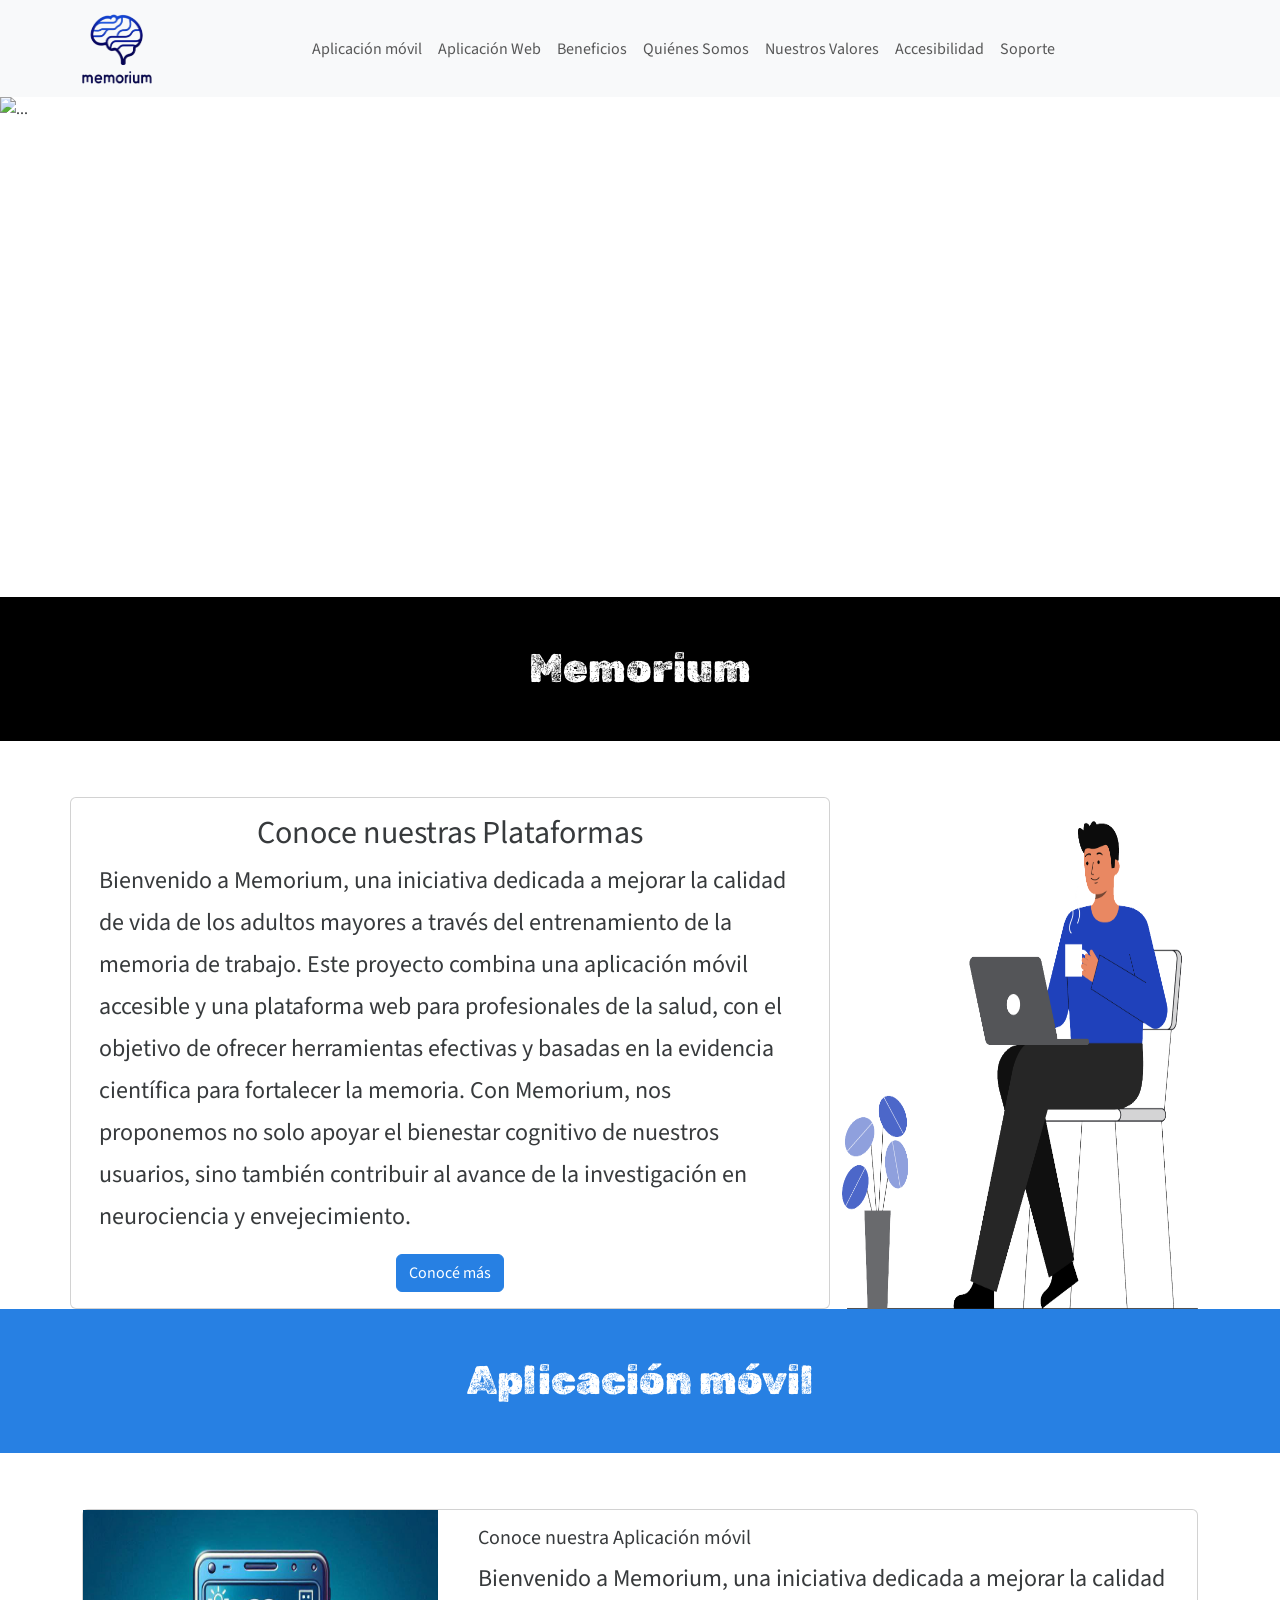
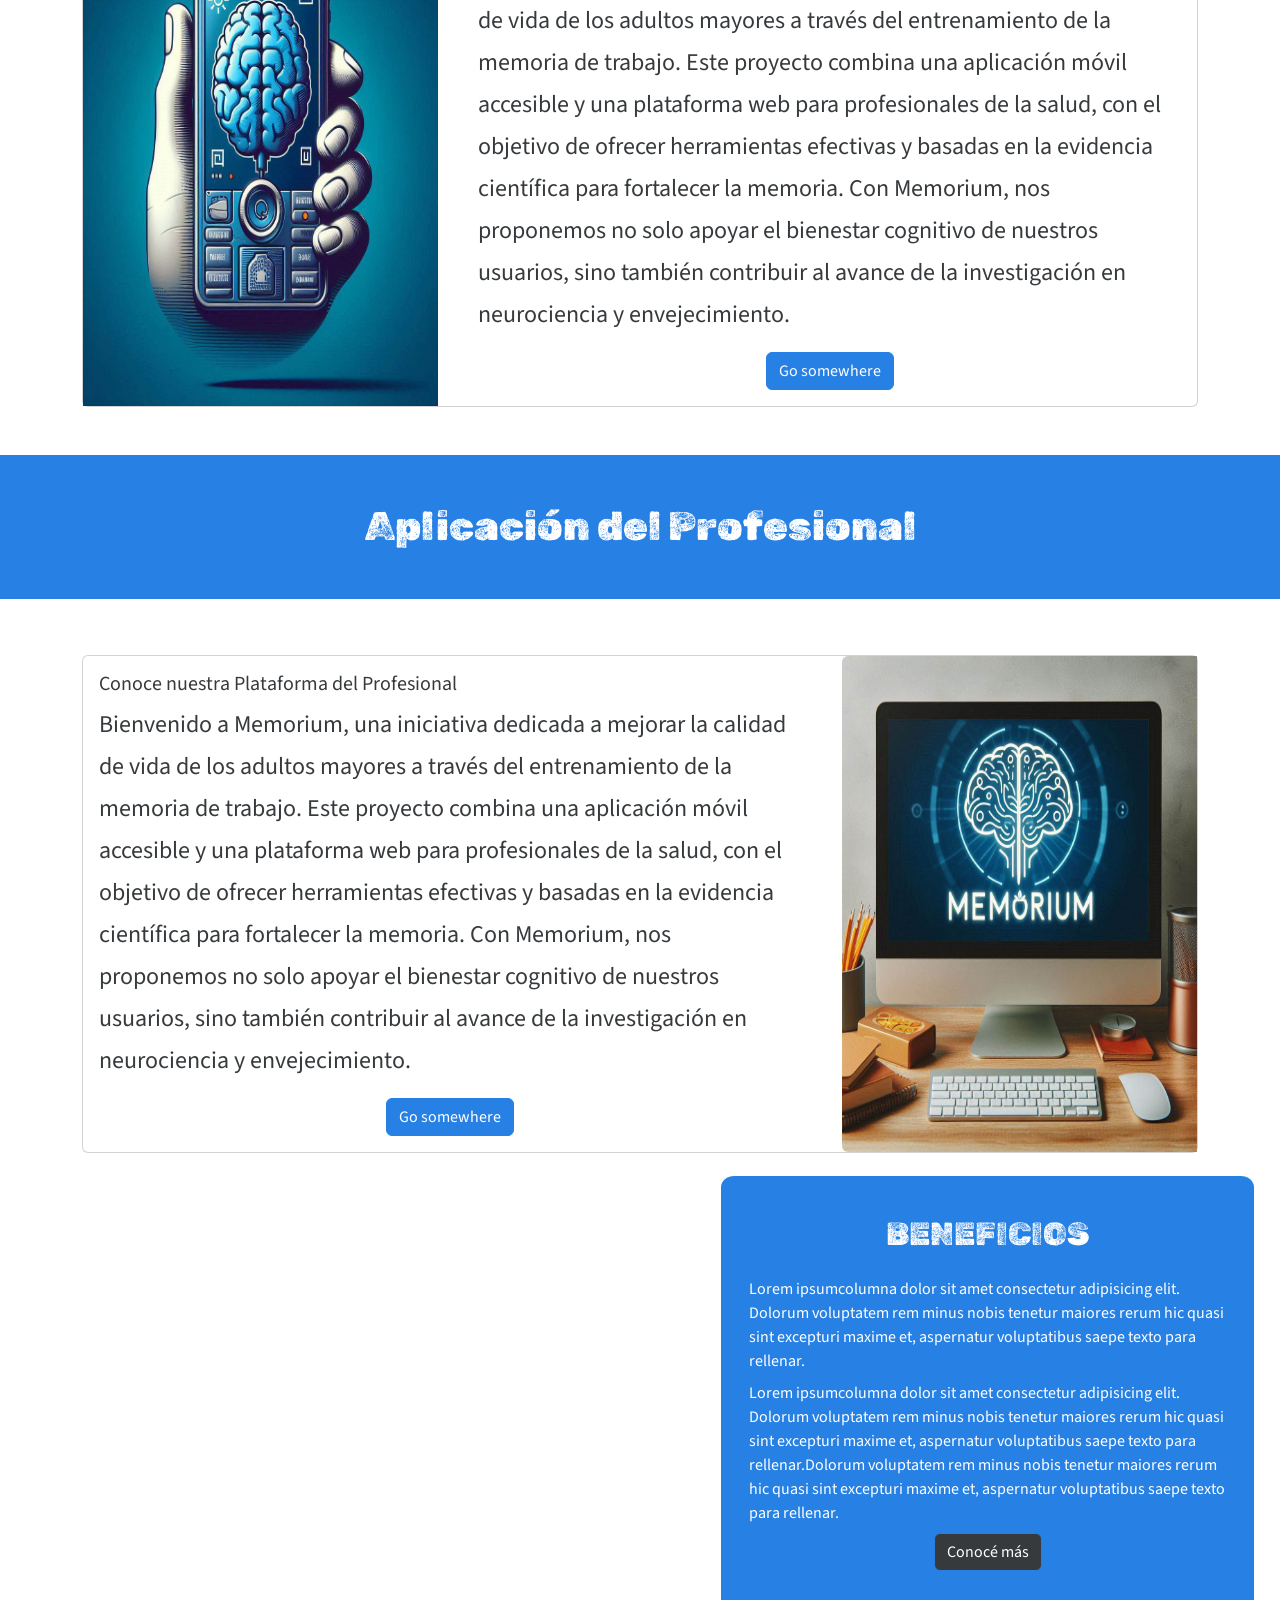
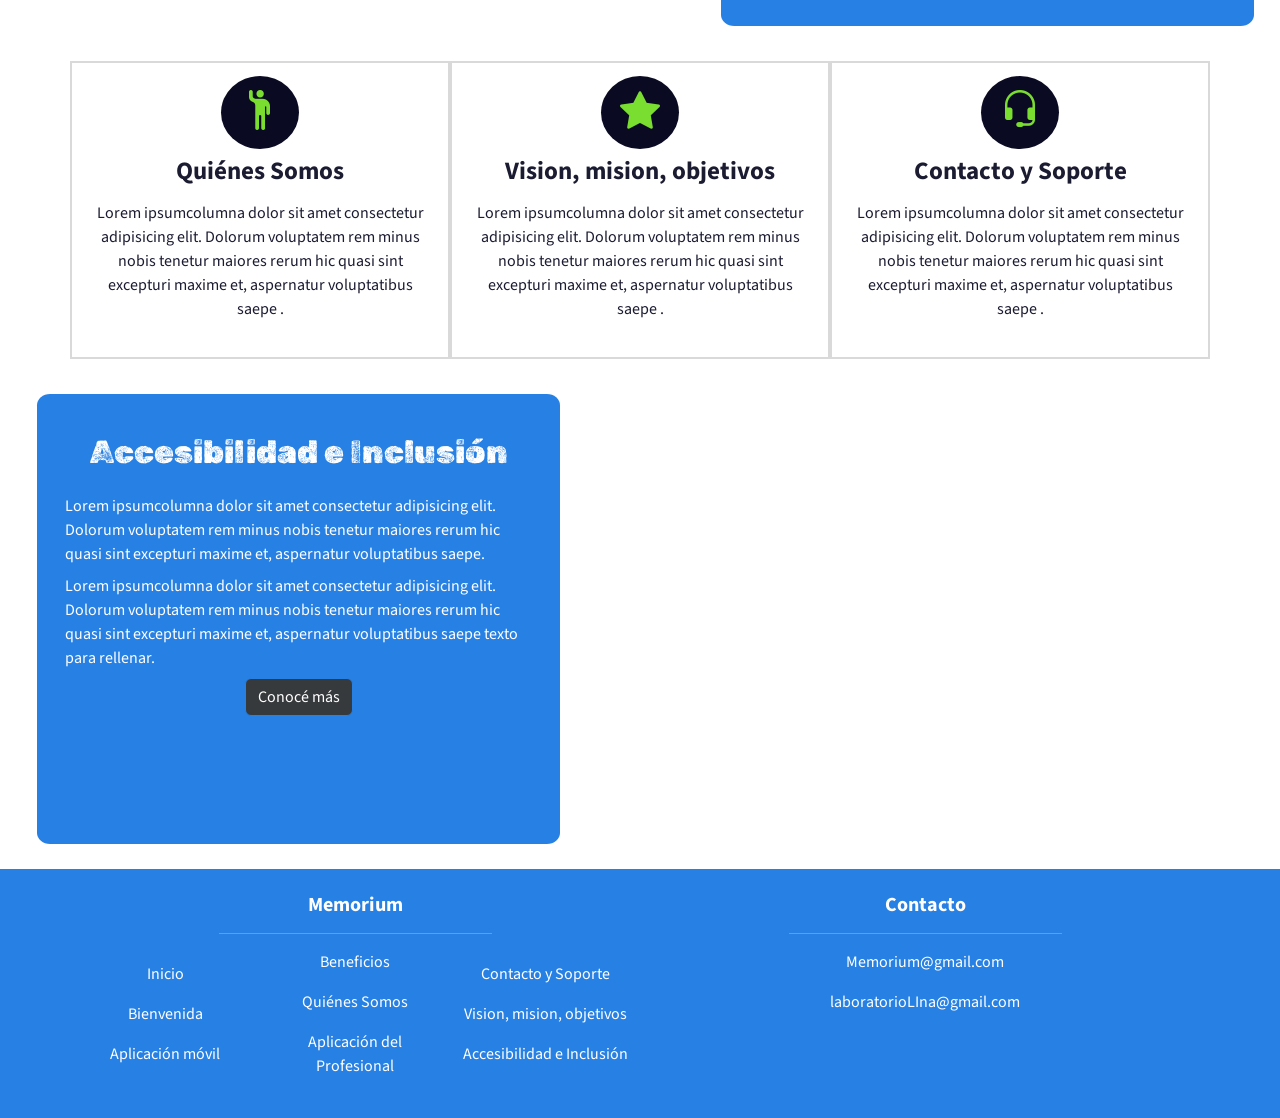
==== Home/index.html @ c0abdfcc "Home:Cambios de estilos" ====
<!DOCTYPE html>
<html lang="es">

<head>
    <!-- Metadatos -->
    <!-- Codificacion de los caracteres (permite mostrar acentos y caracteres) -->
    <meta charset="utf-8">
    <meta name="description" content="Pagina web informativa de Memorium">

    <!-- Permite ajustar la ventana del navegador a dispotivos de distintos tamaños -->
    <meta name="viewport" content="width=device-width, initial-scale=1">

    <!-- Titulo -->
    <title>Memorium</title>

    <!-- Favicon -->
    <link rel="icon" href="./images/Iconos/logo_memorium_text.png" type="image/x-icon">

    <!-- Bootstrap | Icons -->
    <link href="https://cdn.jsdelivr.net/npm/bootstrap@5.3.0/dist/css/bootstrap.min.css" rel="stylesheet">
    <link rel="stylesheet" href="https://cdn.jsdelivr.net/npm/bootstrap-icons@1.11.3/font/bootstrap-icons.min.css">

    <!-- CSS -->
    <link href="styles.css" rel="stylesheet">
    <link href="Global.css" rel="stylesheet">
    <link href="./Css/bootstrap.min.css" rel="stylesheet">

    <!-- Google Fonts -->
    <link rel="preconnect" href="https://fonts.googleapis.com">
    <link rel="preconnect" href="https://fonts.gstatic.com" crossorigin>
    <link href="https://fonts.googleapis.com/css2?family=Rubik+Dirt&display=swap" rel="stylesheet">

</head>

<body>
    <!-- Inicio -->
    <!-- Barra de navegacion -->

    <div id="navbar-reutilizable"></div>

    <!-- Imagen de Portada -->
    <div class="container-inicio-img">
        <img class="inicio-img" src="images/imagenInicial/imagen-home.png" alt="...">
    </div>

    <!-- seccion Hero -->
    <div class="seccion-oscura">
        <H1 class="text-center p-5">Memorium</H1>
    </div>
    <section class="container pt-5">
        <div class="row">
            <div class="col-12 col-md-8 card">
                <div class="card-body">
                    <h2 class="text-center">Conoce nuestras Plataformas</h2>
                    <p class="seccion-texto">
                        Bienvenido a Memorium, una iniciativa dedicada a mejorar la calidad de vida de los adultos
                        mayores a través del entrenamiento de la memoria de trabajo. Este proyecto combina una
                        aplicación móvil accesible y una plataforma web para profesionales de la salud, con el objetivo
                        de ofrecer herramientas efectivas y basadas en la evidencia científica para fortalecer la
                        memoria. Con Memorium, nos proponemos no solo apoyar el bienestar cognitivo de nuestros
                        usuarios, sino también contribuir al avance de la investigación en neurociencia y
                        envejecimiento.
                    </p>
                    <div class="d-flex justify-content-center">
                        <a href="Sections/0-Hero/index.html" class="btn btn-primary bg-primary">Conocé más</a>
                    </div>
                </div>
            </div>
            <div class="col-md-4 intro-img">
                <img class="img-fluid " src="images/secciones/Home/welcome-img-b.png" alt="Foto de bienvenida">
            </div>
        </div>
    </section>

    <!-- Seccion app-movil  -->

    <div class="bg-primary text-white">
        <h1 class="text-center p-5">Aplicación móvil</h1>
    </div>
    <div class="container py-5">
        <div class="card">
            <div class="row">
                <div class="col-md-4 seccion-1-img">
                    <img class="img-fluid" src="images/seccion-1-prueba.jpeg" alt="...">
                </div>
                <div class="col-md-8">
                    <div class="card-body ">
                        <h5 class="card-title">Conoce nuestra Aplicación móvil</h5>
                        <p class="card-text">Bienvenido a Memorium, una iniciativa dedicada a mejorar la calidad de vida
                            de los adultos mayores a través del entrenamiento de la memoria de trabajo. Este proyecto
                            combina una aplicación móvil accesible y una plataforma web para profesionales de la salud,
                            con el objetivo de ofrecer herramientas efectivas y basadas en la evidencia científica para
                            fortalecer la memoria. Con Memorium, nos proponemos no solo apoyar el bienestar cognitivo de
                            nuestros usuarios, sino también contribuir al avance de la investigación en neurociencia y
                            envejecimiento.</p>
                        <div class="d-flex justify-content-center">
                            <a href="/Home/Sections/1-App-movil/index.html" class="btn btn-primary bg-primary">Go somewhere</a>
                        </div>
                    </div>
                </div>
            </div>
        </div>
    </div>

    <!-- Seccion app-profesional  -->
    <div class="bg-primary text-white">
        <h1 class="text-center p-5">Aplicación del Profesional</h1>
    </div>
    <div class="container py-5">
        <div class="card seccion-gris-oscura">
            <div class="row">
                <!-- Columna de la imagen (cambia de orden en pantallas más pequeñas) -->
                <div class="col-md-4 order-md-2 seccion-1-img">
                    <img class="img-fluid rounded-start" src="images/seccion-2-prueba.jpeg" alt="...">
                </div>
                <!-- Columna del texto -->
                <div class="col-md-8 order-md-1">
                    <div class="card-body">
                        <h5 class="card-title">Conoce nuestra Plataforma del Profesional</h5>
                        <p class="card-text">Bienvenido a Memorium, una iniciativa dedicada a mejorar la calidad de vida
                            de los adultos mayores a través del entrenamiento de la memoria de trabajo. Este proyecto
                            combina una aplicación móvil accesible y una plataforma web para profesionales de la salud,
                            con el objetivo de ofrecer herramientas efectivas y basadas en la evidencia científica para
                            fortalecer la memoria. Con Memorium, nos proponemos no solo apoyar el bienestar cognitivo de
                            nuestros usuarios, sino también contribuir al avance de la investigación en neurociencia y
                            envejecimiento.</p>
                        <div class="d-flex justify-content-center">
                            <a href="/Home/Sections/2-App-Web/index.html" class="btn btn-primary bg-primary">Go somewhere</a>
                        </div>
                    </div>
                </div>
            </div>
        </div>
    </div>

    <!-- Seccion Beneficios -->
    <div class="card-fondo1 d-flex align-items-center justify-content-end">
        <div class="card-texto bg-primary text-white col-xs-11 col-sm-8 col-md-6 col-lg-5 p-2">
            <div class="container texto-ing-sis">
                <div class="row-sm-2">
                    <h3 class="text-center mt-3 seccion-titulo">
                        BENEFICIOS
                    </h3>
                </div>
                <div class="row-sm-4">
                    <p class="m-2">
                        Lorem ipsumcolumna dolor sit amet consectetur adipisicing elit. Dolorum voluptatem rem minus
                        nobis tenetur maiores rerum hic quasi sint excepturi maxime et, aspernatur voluptatibus saepe
                        texto para rellenar.
                    </p>
                </div>
                <div class="row-sm-4">
                    <p class="m-2 second-text-sis">
                        Lorem ipsumcolumna dolor sit amet consectetur adipisicing elit. Dolorum voluptatem rem minus
                        nobis tenetur maiores rerum hic quasi sint excepturi maxime et, aspernatur voluptatibus saepe
                        texto para rellenar.Dolorum voluptatem rem minus nobis tenetur maiores rerum hic quasi sint
                        excepturi maxime et, aspernatur voluptatibus saepe texto para rellenar.
                    </p>
                </div>
                <div class="container text-center d-flex justify-content-center">
                    <div class="row d-flex align-items-end justify-content-end"> 
                        <a href="/Home/Sections/3-Beneficios/index.html">
                            <button class="btn btn-primary bg-secondary" type="button">Conocé más</button>
                        </a>
                    </div>
                </div>
            </div>
        </div>
    </div>

    <!-- Seccion - Quiénes Somos - Vision, mision, objetivos - Contacto y Soporte -->
    <section class="container-seccion3 seccion-clara">
        <div class="container text-center">
            <div class="row">
                <!--  Quiénes Somos -->
                <div class="columna col-12 col-md-4">
                    <a href="/Home/Sections/4-Quienes-Somos/index.html">
                        <i class="bi bi-person-raised-hand"></i>
                    </a>
                    <p class="container-seccion3-titulo">Quiénes Somos</p>
                    <p>Lorem ipsumcolumna dolor sit amet consectetur adipisicing elit. Dolorum voluptatem rem minus
                        nobis tenetur maiores rerum hic quasi sint excepturi maxime et, aspernatur voluptatibus saepe .
                    </p>
                    <!-- <div class="badges-contenedor">
                        <span class="badge text-bg-primary">HTML</span>
                        <span class="badge text-bg-primary">CSS</span>
                        <span class="badge text-bg-primary">JavaScript</span>
                        <span class="badge text-bg-primary">React</span>
                    </div> -->
                </div>
                <!-- Vision, mision, objetivos -->
                <div class="columna col-12 col-md-4">
                    <a href="/Home/Sections/5-Nuestros-Valores/index.html">
                        <i class="bi bi-star-fill"></i>
                    </a>
                    <p class="container-seccion3-titulo">Vision, mision, objetivos</p>
                    <p>Lorem ipsumcolumna dolor sit amet consectetur adipisicing elit. Dolorum voluptatem rem minus
                        nobis tenetur maiores rerum hic quasi sint excepturi maxime et, aspernatur voluptatibus saepe .
                    </p>
                    <!-- <div class="badges-contenedor">
                        <span class="badge text-bg-primary">Escribir</span>
                        <span class="badge text-bg-primary">Editar</span>
                        <span class="badge text-bg-primary">Blogs</span>
                    </div> -->
                </div>
                <!-- Contacto y Soporte -->
                <div class="columna col-12 col-md-4">
                    <a href="/Home/Sections/7-Contacto-Soporte/index.html">
                        <i class="bi bi-headset"></i>
                    </a>
                    <p class="container-seccion3-titulo">Contacto y Soporte</p>
                    <p>Lorem ipsumcolumna dolor sit amet consectetur adipisicing elit. Dolorum voluptatem rem minus
                        nobis tenetur maiores rerum hic quasi sint excepturi maxime et, aspernatur voluptatibus saepe .
                    </p>
                    <!-- <div class="badges-contenedor">
                        <span class="badge text-bg-primary">Ingenieria en sistemas</span>
                        <span class="badge text-bg-primary">Desarrollo Web</span>
                    </div> -->
                </div>
            </div>
        </div>
    </section>

    <!-- Seccion Accesibilidad e Inclusión -->
    <div class="card-fondo2 container-fluid d-flex align-items-center justify-content-start">
        <div class="card-texto bg-primary text-white col-xs-11 col-sm-8 col-md-6 col-lg-5 p-2">
            <div class="container texto-ing-sis">
                <div class="row-sm-2">
                    <h3 class="text-center mt-3 seccion-titulo">
                        Accesibilidad e Inclusión
                    </h3>
                </div>
                <div class="row-sm-4">
                    <p class="m-2">
                        Lorem ipsumcolumna dolor sit amet consectetur adipisicing elit. Dolorum voluptatem rem minus
                        nobis tenetur maiores rerum hic quasi sint excepturi maxime et, aspernatur voluptatibus saepe.
                    </p>
                </div>
                <div class="row-sm-4">
                    <p class="m-2 second-text-sis">
                        Lorem ipsumcolumna dolor sit amet consectetur adipisicing elit. Dolorum voluptatem rem minus
                        nobis tenetur maiores rerum hic quasi sint excepturi maxime et, aspernatur voluptatibus saepe
                        texto para rellenar.
                    </p>
                </div>
                <div class="container text-center d-flex justify-content-center ">
                    <div class="row d-flex align-items-end justify-content-end">
                        <a href="/Home/Sections/6-Accesibilidad/index.html">
                            <button class="btn btn-primary bg-secondary" type="button">Conocé más</button>
                        </a>
                    </div>
                </div>
            </div>
        </div>
    </div>

    <div class="seccion-clara container-seccion5"></div>

    

    <!-- Bootstrap -->
    <script src="./Componentes/NavBarS.js" defer> </script>
    <script src="https://cdn.jsdelivr.net/npm/bootstrap@5.3.0/dist/js/bootstrap.bundle.min.js"></script>
</body>

<!-- Footer -->
<div id="footer-reutilizable"></div>

</html>
---- Home/styles.css ----
/* Inicio */

/* seccion Hero */

.intro-img {
    display: flex;
}

@media (max-width: 768px) {
    .intro-img {
        display: none;          /* Oculta la imagen en dispositivos móviles */
    }
}

/* FIN */

/* Seccion - app-movil - app-profesional */
.seccion-1-img {
    display: flex;
}

/* FIN */

/* <!-- Seccion - Quiénes Somos - Vision, mision, objetivos - Contacto y Soporte --> */
.container-seccion3 {
    padding: 60px 40px 60px 40px;
}

.container-seccion3 .columna {
    padding: 20px;
    border: 2px solid #8080804d;
    display: flex;
    flex-direction: column;
    align-items: center;
    justify-content: space-evenly;
    transition: all 0.15s ease-in;
}

.container-seccion3 .columna:hover {
    color: white;
    background-color: #1b1b32;
}

.container-seccion3 i {
    font-size: 2.5rem;
    color: #7ade30;
    background-color: #0a0a23;
    padding: 8px 19px;
    border-radius: 50%;
}

.container-seccion3-titulo {
    font-size: 25px;
    font-weight: bold;
    margin: 10px 0;
}

.badges-contenedor {
    font-size: 20px;
    font-weight: bold;
    margin: 10px 0;
}

.badge {
    margin: 5px;
}

/* FIN */

/* <!-- Seccion Beneficios --> */
.card-fondo1 {
    background-image: url('images/imagenInicial/carruselprueba3.jpg');
    background-size: cover;
    background-position: center;
    height: 400px;
}

/* FIN */

/* <!-- Seccion Accesibilidad e Inclusión --> */
.card-fondo2 {
    background-image: url('images/imagenInicial/carruselprueba3.jpg');
    background-size: cover;
    background-position: center;
    height: 400px;
}

.container-seccion5 {
    padding: 20px 20px 30px 20px;
}

/* FIN */

/* <!-- Seccion - Beneficios - Accesibilidad e Inclusión --> */
.card-texto {
    /* background-color: #9ebae4; */
    height: 450px;
    margin: 2%;
    border-radius: 2.5%;
}

@media screen and (max-width: 1235px) {
    .texto-ing-sis p {
        font-size: 0.93rem;
    }
}

@media screen and (max-width: 1060px) {
    .texto-ing-sis p {
        font-size: 0.9rem;
    }
}

@media screen and (max-width: 1235px) {
    .texto-ing-sis p {
        font-size: 0.93rem;
    }
}

@media screen and (max-width: 1060px) {
    .texto-ing-sis p {
        font-size: 0.9rem;
    }
}

@media screen and (max-width: 396px) {
    .texto-ing-sis p {
        font-size: 0.82rem;
    }
}

@media screen and (max-width: 355px) {
    .second-text-sis {
        display: none;
    }
}

/* FIN */



/* Media query para dispositivos grandes (a partir de 992px de ancho) */
@media (min-width: 992px) {
    .card-body {
        font-size: 1.25rem;         /* Ajusta el tamaño del texto para pantallas grandes */
        line-height: 1.5;           /* Mejora la legibilidad ajustando el interlineado */
    }
}

@media (min-width: 1222px) {
    .card-body {
        font-size: 1.5rem;
        line-height: 1.75;
    }
}

@media (min-width: 1452px) {
    .card-body {
        font-size: 1.75rem;
        line-height: 1.75;
    }
}

@media (min-width: 1452px) {
    .card-body {
        font-size: 1.75rem;
        line-height: 1.75;
    }
}

@media (min-width: 1682px) {
    .card-body {
        font-size: 2rem;
        line-height: 1.75;
    }
}
---- Home/Global.css ----
/* Estilos generales */

.seccion-oscura {
    color: white;
    background-color: #000000;
}

.seccion-gris-oscura {
    color: white;
    background-color: #0f0f0f;
}

.seccion-gris-clara {
    color: #1b1b32;
    background-color: #AAAAAA;
}

.seccion-clara {
    color: #1b1b32;
    background-color: #FFFFFF;
}

h1{
    font-size: 2.5rem;
    font-family: 'Rubik Dirt', system-ui;
    margin: 0;
}

.seccion-titulo {
    font-size: 2rem;
    padding: 15px 0;
    font-family:'Rubik Dirt', system-ui; 
}

/* .seccion-descripcion {
    font-size: 1.2rem;
    color: #584e4e;
} */

/* .texto-negro {
    color: black;
} */

/* .texto-blanco {
    color: white;
} */

/* Imagen de Portada */
.container-inicio-img {
    display: flex;              /* Aplica el modelo de caja flexible a container, permitiendo centrar el contenido fácilmente. */
    justify-content: center;    /* Centra el contenido horizontalmente dentro del contenedor. */
    align-items: stretch;       /* Centra el contenido verticalmente dentro del contenedor. */
    overflow: hidden;           /* Oculta cualquier parte de la imagen que se desborde del contenedor. */
    width: 100%;                /* Hace que el contenedor ocupe todo el ancho disponible de su contenedor padre. */
    height: 500px;              /* Establece la altura fija del contenedor. Puedes ajustar esta altura según tus necesidades. */
    padding: 0%;
}

.inicio-img {
    width: 100%;                /* Hace que la imagen ocupe todo el ancho del contenedor. */
    object-fit: cover;          /* Hace que la imagen cubra todo el área del contenedor, recortando los bordes si es necesario para mantener las proporciones. */
}
/* FIN */
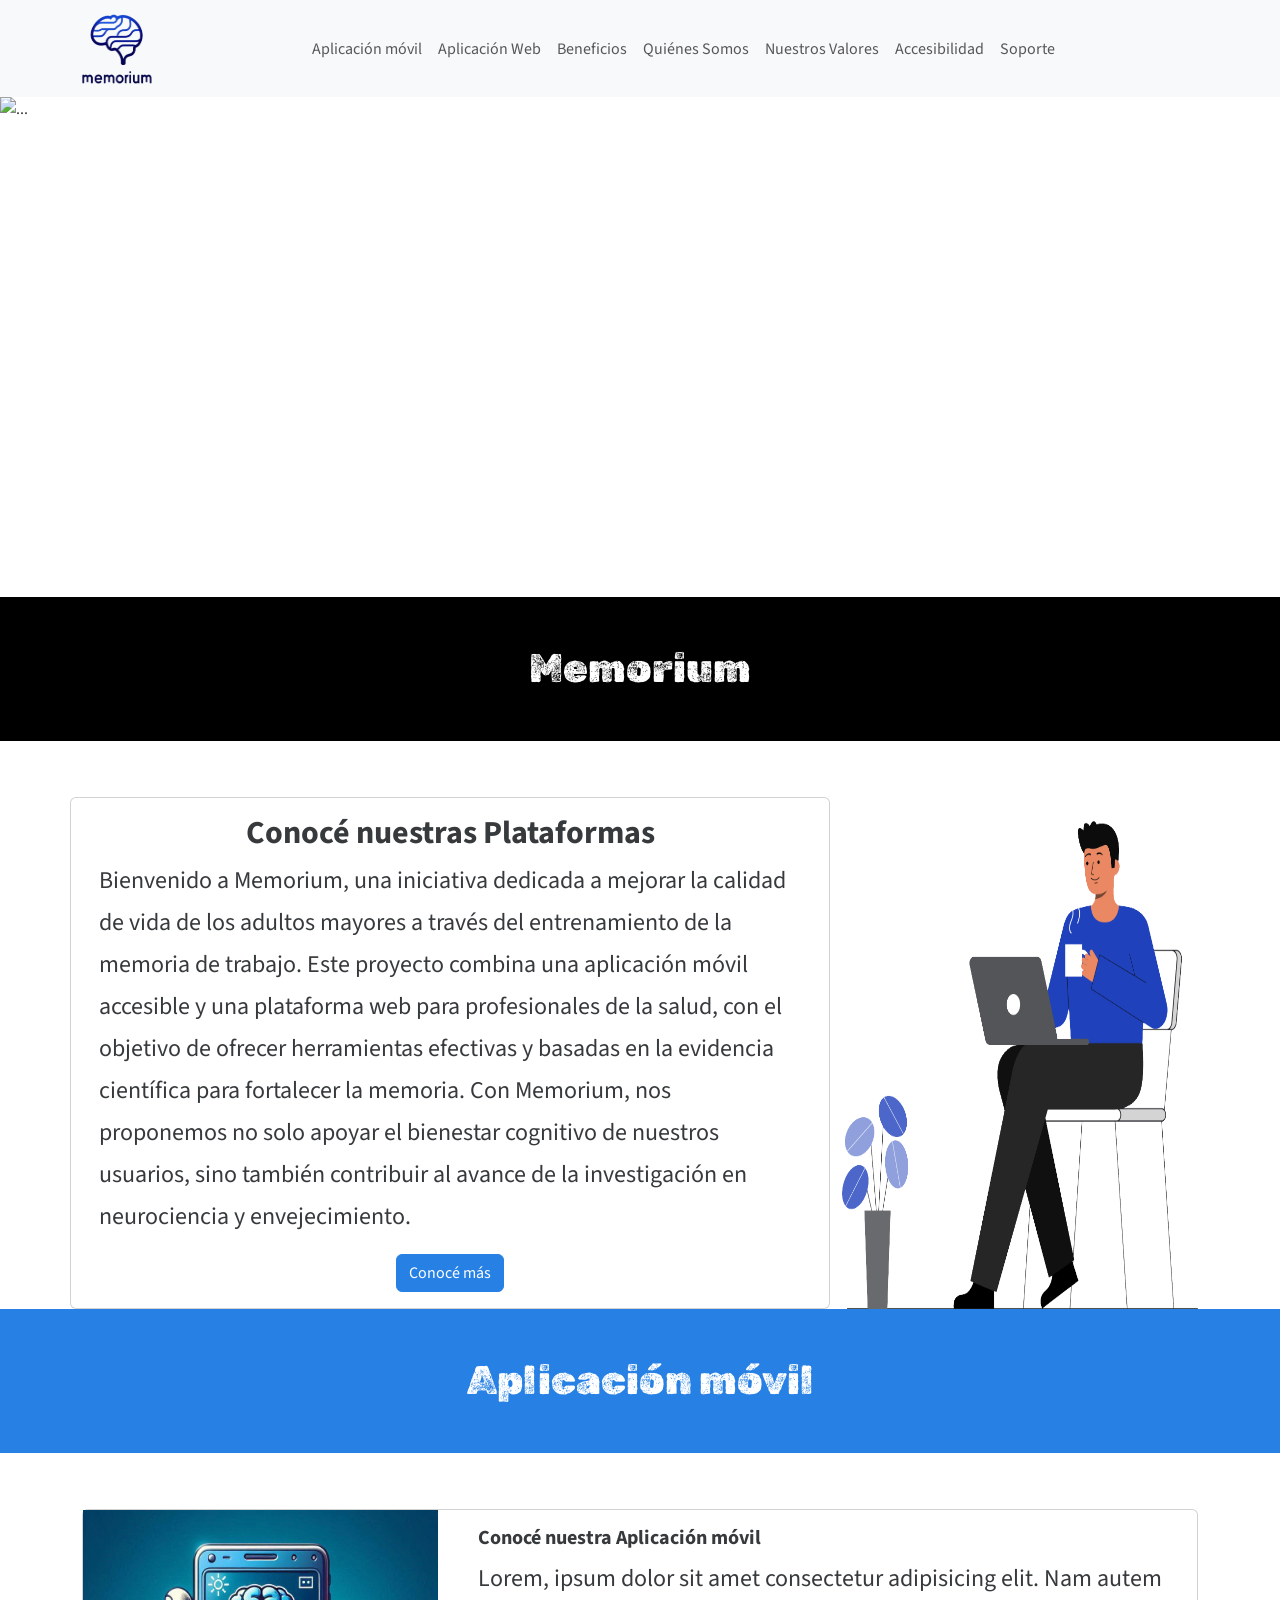
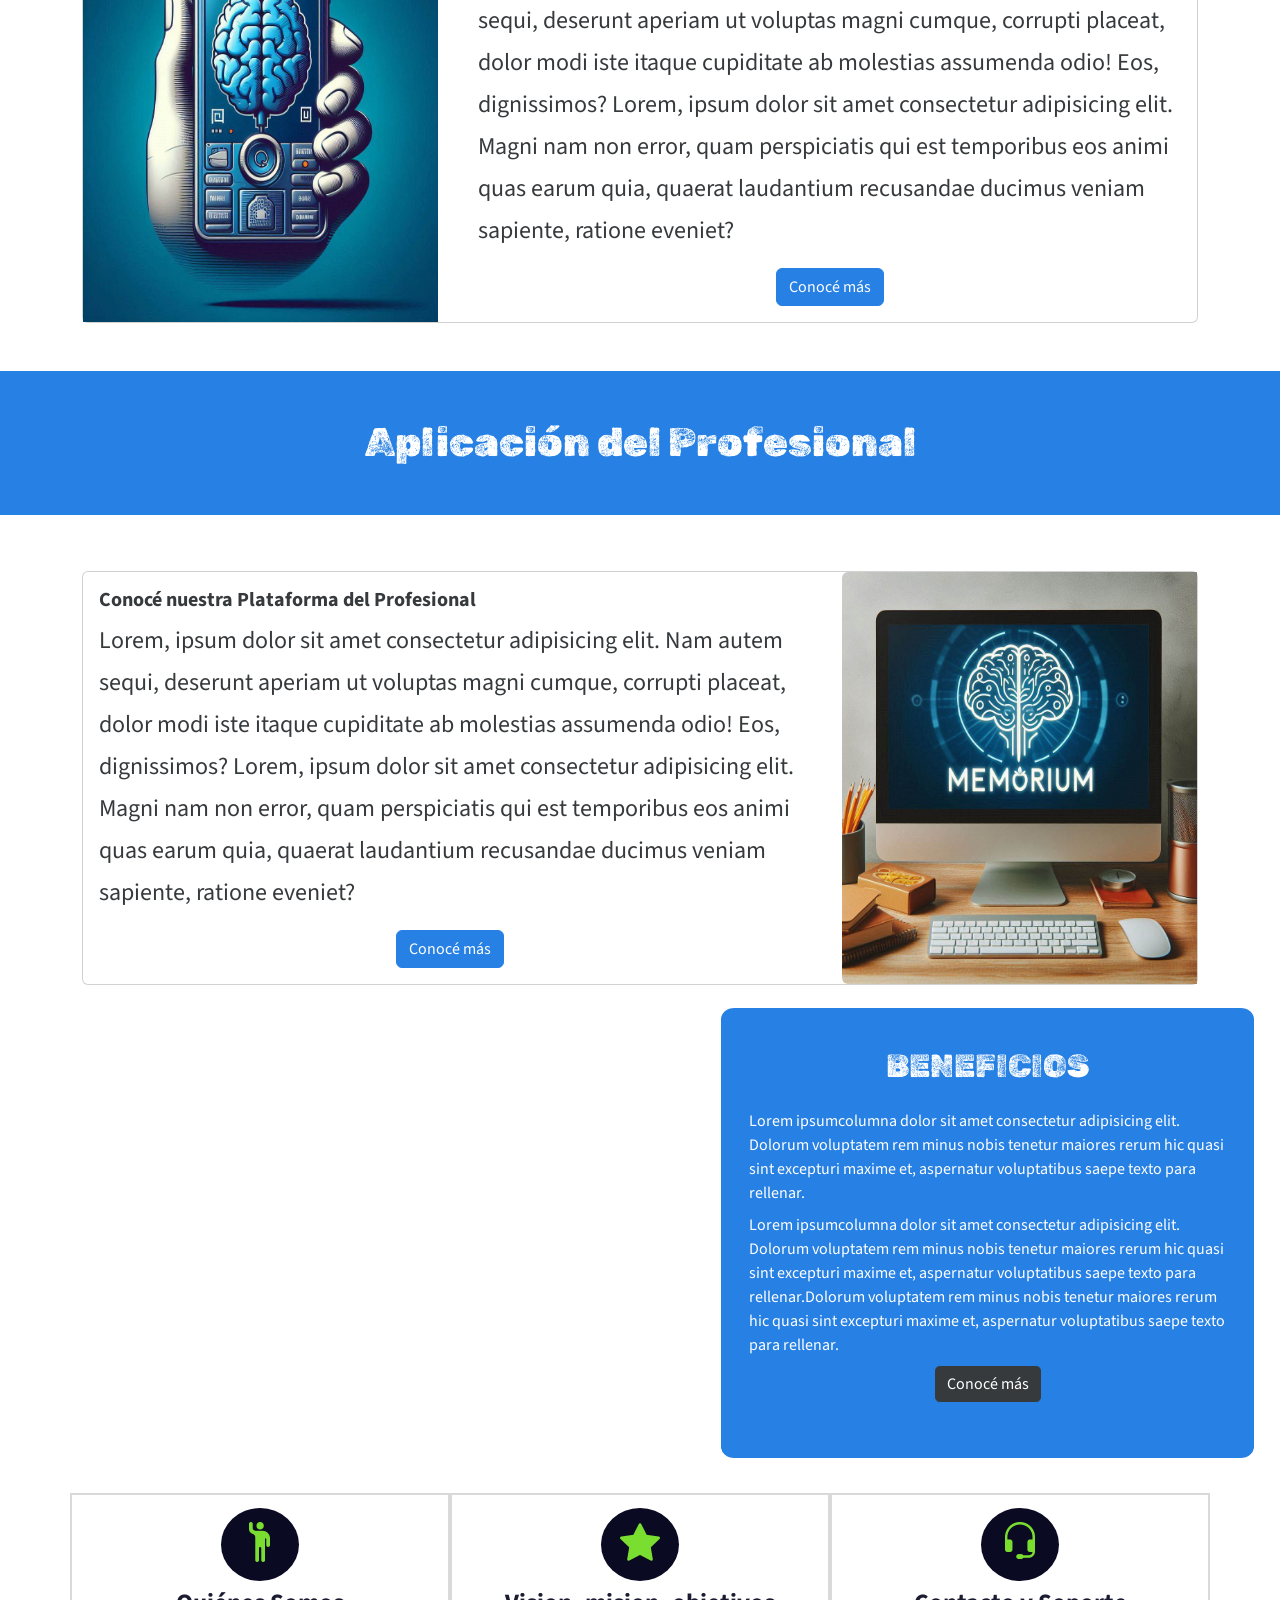
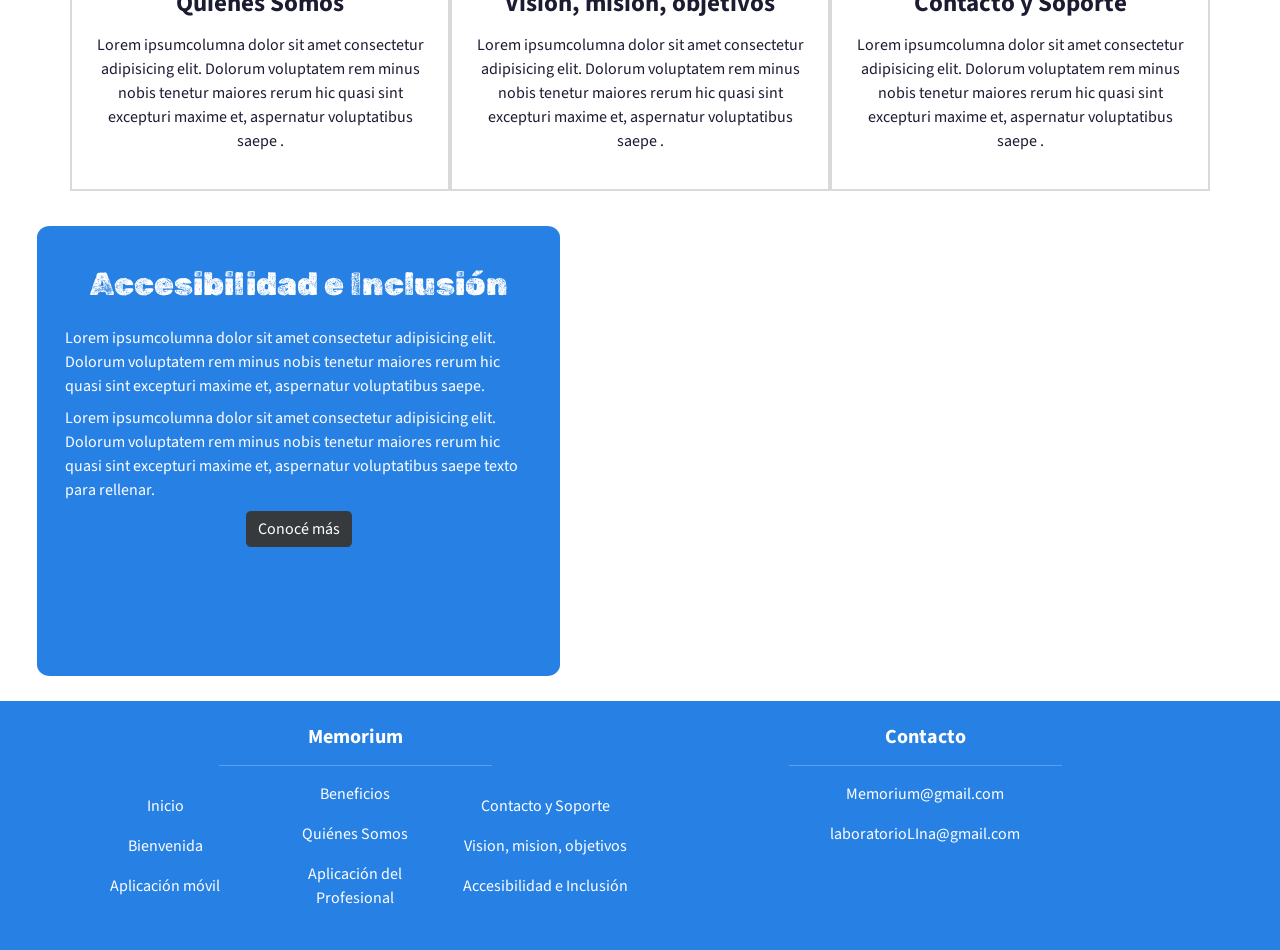
==== commit f08c2d50: "App-movil: Se agrega modelo de presentacion para los diferentes juegos" ====
--- a/Home/index.html
+++ b/Home/index.html
@@ -51,7 +51,7 @@
         <div class="row">
             <div class="col-12 col-md-8 card">
                 <div class="card-body">
-                    <h2 class="text-center">Conoce nuestras Plataformas</h2>
+                    <h2 class="text-center fw-bold">Conocé nuestras Plataformas</h2>
                     <p class="seccion-texto">
                         Bienvenido a Memorium, una iniciativa dedicada a mejorar la calidad de vida de los adultos
                         mayores a través del entrenamiento de la memoria de trabajo. Este proyecto combina una
@@ -85,16 +85,13 @@
                 </div>
                 <div class="col-md-8">
                     <div class="card-body ">
-                        <h5 class="card-title">Conoce nuestra Aplicación móvil</h5>
-                        <p class="card-text">Bienvenido a Memorium, una iniciativa dedicada a mejorar la calidad de vida
-                            de los adultos mayores a través del entrenamiento de la memoria de trabajo. Este proyecto
-                            combina una aplicación móvil accesible y una plataforma web para profesionales de la salud,
-                            con el objetivo de ofrecer herramientas efectivas y basadas en la evidencia científica para
-                            fortalecer la memoria. Con Memorium, nos proponemos no solo apoyar el bienestar cognitivo de
-                            nuestros usuarios, sino también contribuir al avance de la investigación en neurociencia y
-                            envejecimiento.</p>
+                        <h5 class="card-title fw-bold">Conocé nuestra Aplicación móvil</h5>
+                        <p class="card-text">
+                            Lorem, ipsum dolor sit amet consectetur adipisicing elit. Nam autem sequi, deserunt aperiam ut voluptas magni cumque, corrupti placeat, dolor modi iste itaque cupiditate ab molestias assumenda odio! Eos, dignissimos?
+                            Lorem, ipsum dolor sit amet consectetur adipisicing elit. Magni nam non error, quam perspiciatis qui est temporibus eos animi quas earum quia, quaerat laudantium recusandae ducimus veniam sapiente, ratione eveniet?
+                        </p>
                         <div class="d-flex justify-content-center">
-                            <a href="/Home/Sections/1-App-movil/index.html" class="btn btn-primary bg-primary">Go somewhere</a>
+                            <a href="/Home/Sections/1-App-movil/index.html" class="btn btn-primary bg-primary">Conocé más</a>
                         </div>
                     </div>
                 </div>
@@ -116,16 +113,13 @@
                 <!-- Columna del texto -->
                 <div class="col-md-8 order-md-1">
                     <div class="card-body">
-                        <h5 class="card-title">Conoce nuestra Plataforma del Profesional</h5>
-                        <p class="card-text">Bienvenido a Memorium, una iniciativa dedicada a mejorar la calidad de vida
-                            de los adultos mayores a través del entrenamiento de la memoria de trabajo. Este proyecto
-                            combina una aplicación móvil accesible y una plataforma web para profesionales de la salud,
-                            con el objetivo de ofrecer herramientas efectivas y basadas en la evidencia científica para
-                            fortalecer la memoria. Con Memorium, nos proponemos no solo apoyar el bienestar cognitivo de
-                            nuestros usuarios, sino también contribuir al avance de la investigación en neurociencia y
-                            envejecimiento.</p>
+                        <h5 class="card-title fw-bold">Conocé nuestra Plataforma del Profesional</h5>
+                        <p class="card-text">
+                            Lorem, ipsum dolor sit amet consectetur adipisicing elit. Nam autem sequi, deserunt aperiam ut voluptas magni cumque, corrupti placeat, dolor modi iste itaque cupiditate ab molestias assumenda odio! Eos, dignissimos?
+                            Lorem, ipsum dolor sit amet consectetur adipisicing elit. Magni nam non error, quam perspiciatis qui est temporibus eos animi quas earum quia, quaerat laudantium recusandae ducimus veniam sapiente, ratione eveniet?
+                        </p>
                         <div class="d-flex justify-content-center">
-                            <a href="/Home/Sections/2-App-Web/index.html" class="btn btn-primary bg-primary">Go somewhere</a>
+                            <a href="/Home/Sections/2-App-Web/index.html" class="btn btn-primary bg-primary">Conocé más</a>
                         </div>
                     </div>
                 </div>
@@ -136,7 +130,7 @@
     <!-- Seccion Beneficios -->
     <div class="card-fondo1 d-flex align-items-center justify-content-end">
         <div class="card-texto bg-primary text-white col-xs-11 col-sm-8 col-md-6 col-lg-5 p-2">
-            <div class="container texto-ing-sis">
+            <div class="container texto-card">
                 <div class="row-sm-2">
                     <h3 class="text-center mt-3 seccion-titulo">
                         BENEFICIOS
@@ -150,7 +144,7 @@
                     </p>
                 </div>
                 <div class="row-sm-4">
-                    <p class="m-2 second-text-sis">
+                    <p class="m-2 second-text-card">
                         Lorem ipsumcolumna dolor sit amet consectetur adipisicing elit. Dolorum voluptatem rem minus
                         nobis tenetur maiores rerum hic quasi sint excepturi maxime et, aspernatur voluptatibus saepe
                         texto para rellenar.Dolorum voluptatem rem minus nobis tenetur maiores rerum hic quasi sint
@@ -224,7 +218,7 @@
     <!-- Seccion Accesibilidad e Inclusión -->
     <div class="card-fondo2 container-fluid d-flex align-items-center justify-content-start">
         <div class="card-texto bg-primary text-white col-xs-11 col-sm-8 col-md-6 col-lg-5 p-2">
-            <div class="container texto-ing-sis">
+            <div class="container texto-card">
                 <div class="row-sm-2">
                     <h3 class="text-center mt-3 seccion-titulo">
                         Accesibilidad e Inclusión
@@ -237,7 +231,7 @@
                     </p>
                 </div>
                 <div class="row-sm-4">
-                    <p class="m-2 second-text-sis">
+                    <p class="m-2 second-text-card">
                         Lorem ipsumcolumna dolor sit amet consectetur adipisicing elit. Dolorum voluptatem rem minus
                         nobis tenetur maiores rerum hic quasi sint excepturi maxime et, aspernatur voluptatibus saepe
                         texto para rellenar.
--- a/Home/styles.css
+++ b/Home/styles.css
@@ -14,12 +14,7 @@
 
 /* FIN */
 
-/* Seccion - app-movil - app-profesional */
-.seccion-1-img {
-    display: flex;
-}
 
-/* FIN */
 
 /* <!-- Seccion - Quiénes Somos - Vision, mision, objetivos - Contacto y Soporte --> */
 .container-seccion3 {
@@ -100,37 +95,37 @@
 }
 
 @media screen and (max-width: 1235px) {
-    .texto-ing-sis p {
+    .texto-card p {
         font-size: 0.93rem;
     }
 }
 
 @media screen and (max-width: 1060px) {
-    .texto-ing-sis p {
+    .texto-card p {
         font-size: 0.9rem;
     }
 }
 
 @media screen and (max-width: 1235px) {
-    .texto-ing-sis p {
+    .texto-card p {
         font-size: 0.93rem;
     }
 }
 
 @media screen and (max-width: 1060px) {
-    .texto-ing-sis p {
+    .texto-card p {
         font-size: 0.9rem;
     }
 }
 
 @media screen and (max-width: 396px) {
-    .texto-ing-sis p {
+    .texto-card p {
         font-size: 0.82rem;
     }
 }
 
 @media screen and (max-width: 355px) {
-    .second-text-sis {
+    .second-text-caed {
         display: none;
     }
 }
@@ -138,8 +133,7 @@
 /* FIN */
 
 
-
-/* Media query para dispositivos grandes (a partir de 992px de ancho) */
+/* Media query para Cards */
 @media (min-width: 992px) {
     .card-body {
         font-size: 1.25rem;         /* Ajusta el tamaño del texto para pantallas grandes */
@@ -173,4 +167,4 @@
         font-size: 2rem;
         line-height: 1.75;
     }
-}+}
--- a/Home/Global.css
+++ b/Home/Global.css
@@ -60,4 +60,48 @@
     width: 100%;                /* Hace que la imagen ocupe todo el ancho del contenedor. */
     object-fit: cover;          /* Hace que la imagen cubra todo el área del contenedor, recortando los bordes si es necesario para mantener las proporciones. */
 }
-/* FIN */+/* FIN */
+
+
+/* Seccion - app-movil - app-profesional */
+.seccion-1-img {
+    display: flex;
+}
+
+/* FIN */
+
+/* Media query para Cards */
+@media (min-width: 992px) {
+    .card-body {
+        font-size: 1.25rem;         /* Ajusta el tamaño del texto para pantallas grandes */
+        line-height: 1.5;           /* Mejora la legibilidad ajustando el interlineado */
+    }
+}
+
+@media (min-width: 1222px) {
+    .card-body {
+        font-size: 1.5rem;
+        line-height: 1.75;
+    }
+}
+
+@media (min-width: 1452px) {
+    .card-body {
+        font-size: 1.75rem;
+        line-height: 1.75;
+    }
+}
+
+@media (min-width: 1452px) {
+    .card-body {
+        font-size: 1.75rem;
+        line-height: 1.75;
+    }
+}
+
+@media (min-width: 1682px) {
+    .card-body {
+        font-size: 2rem;
+        line-height: 1.75;
+    }
+}
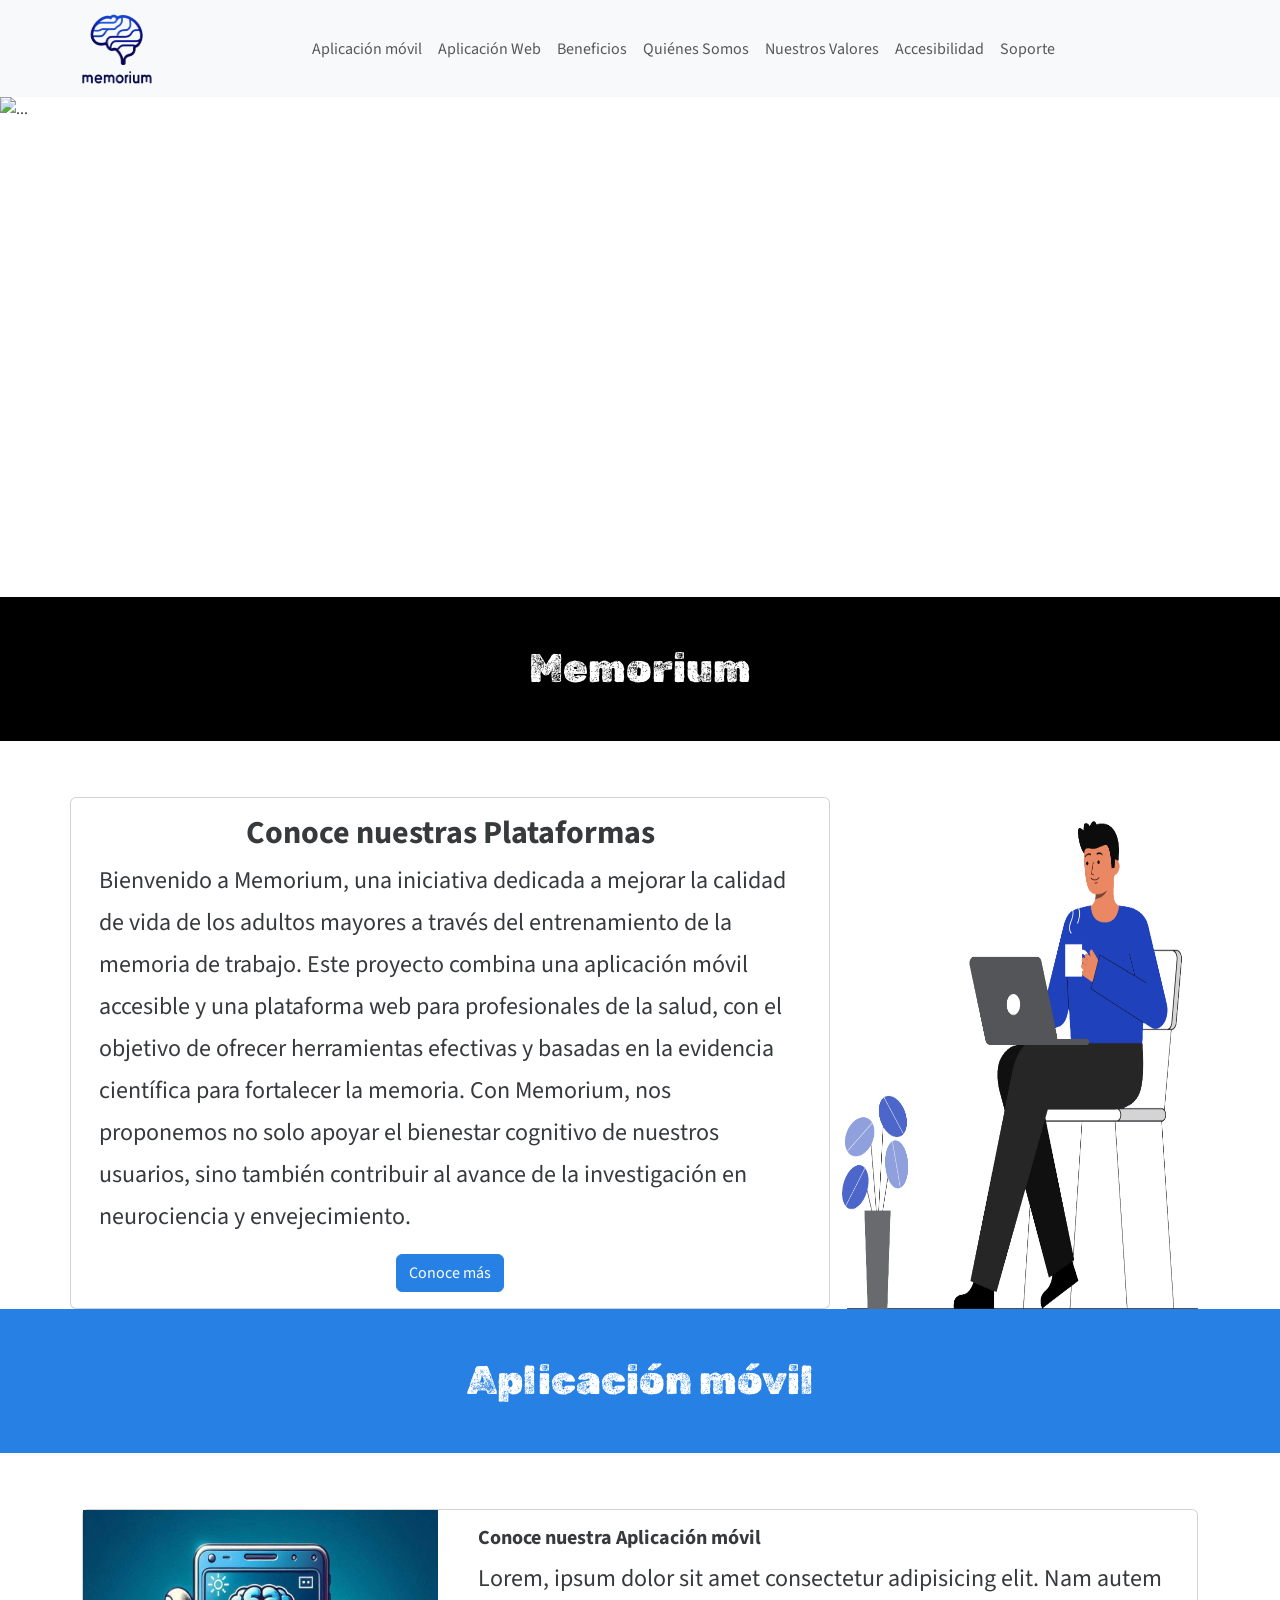
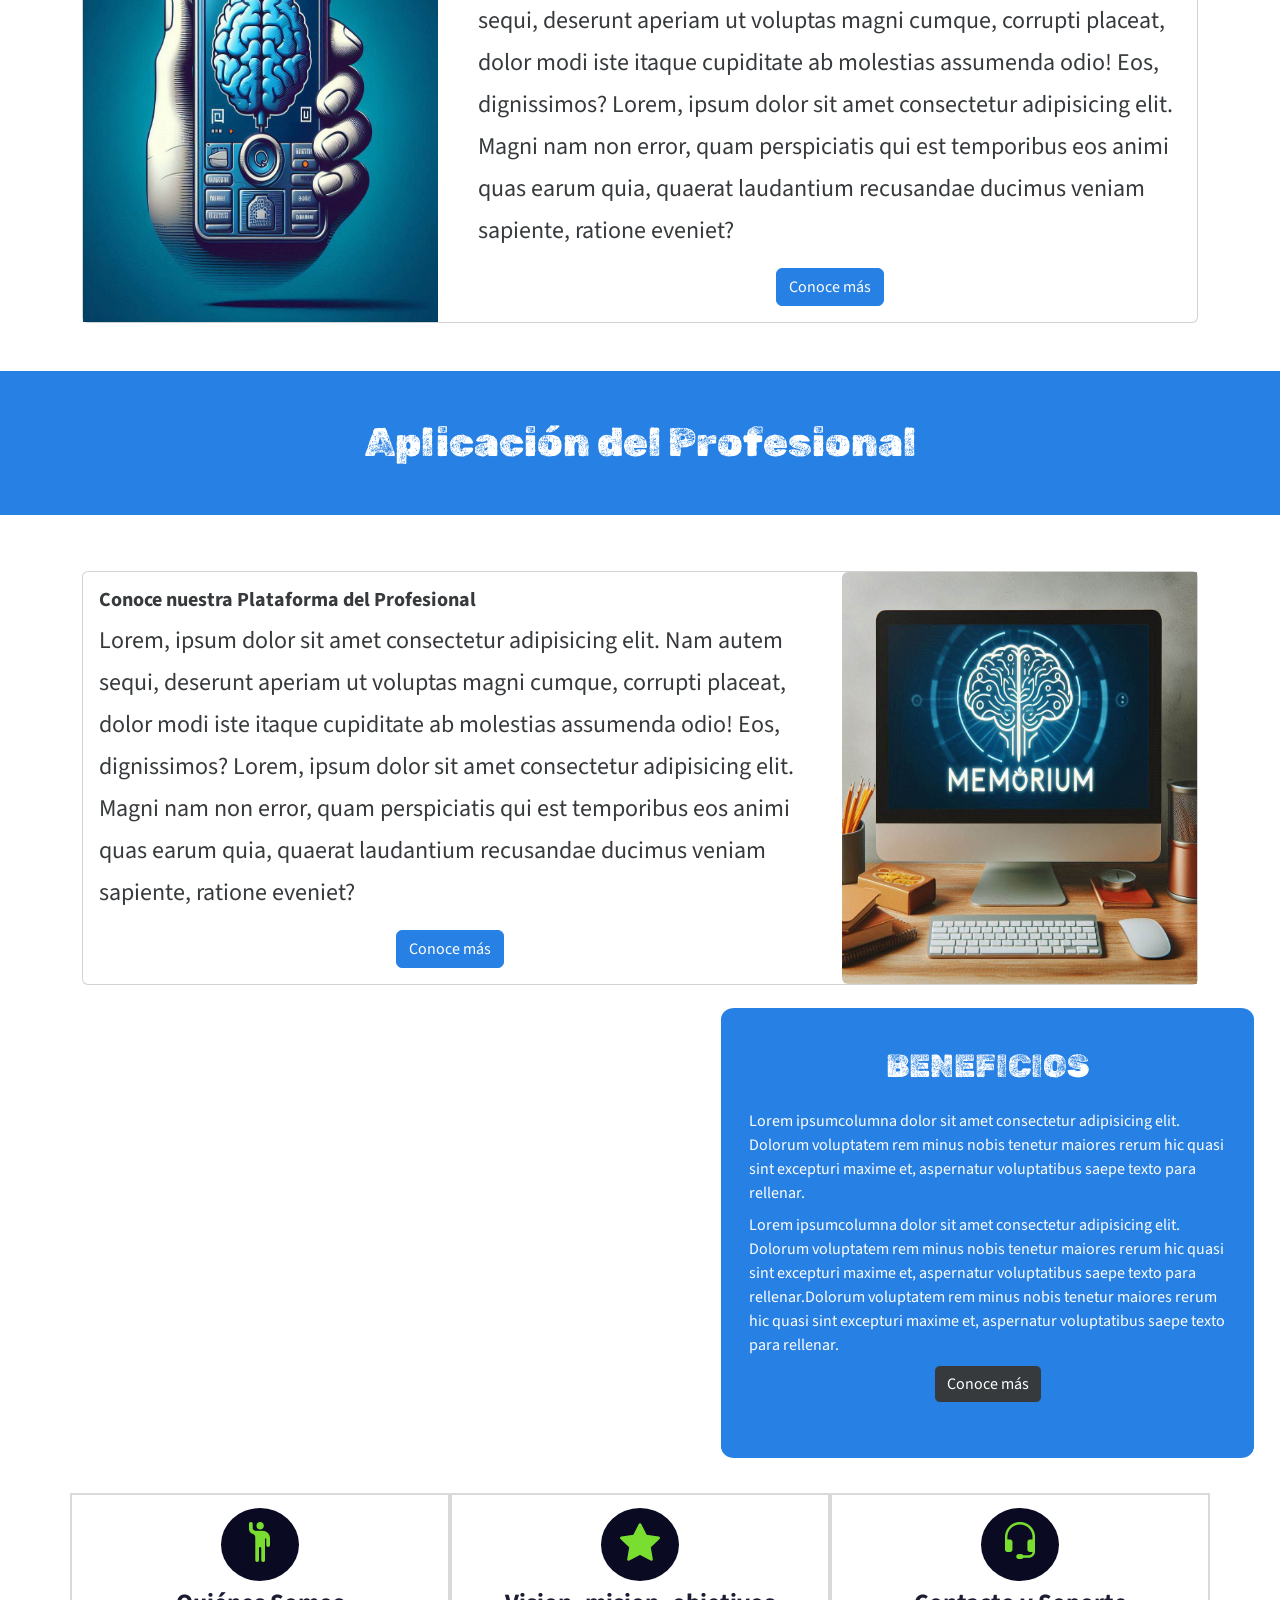
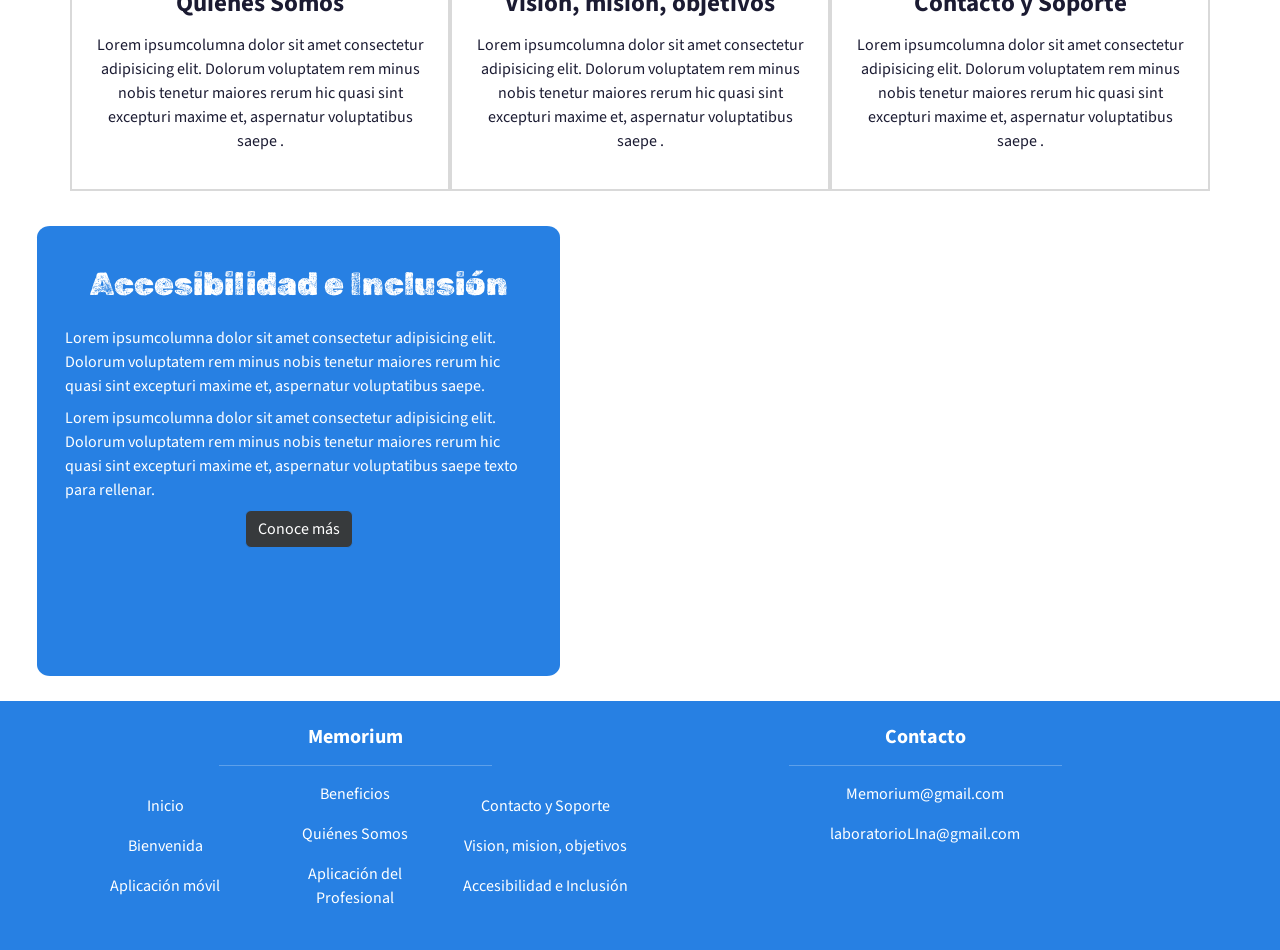
==== commit e39bd2e2: "Hero: Se agrega formato de la seccion hero" ====
--- a/Home/index.html
+++ b/Home/index.html
@@ -51,7 +51,7 @@
         <div class="row">
             <div class="col-12 col-md-8 card">
                 <div class="card-body">
-                    <h2 class="text-center fw-bold">Conocé nuestras Plataformas</h2>
+                    <h2 class="text-center fw-bold">Conoce nuestras Plataformas</h2>
                     <p class="seccion-texto">
                         Bienvenido a Memorium, una iniciativa dedicada a mejorar la calidad de vida de los adultos
                         mayores a través del entrenamiento de la memoria de trabajo. Este proyecto combina una
@@ -62,7 +62,7 @@
                         envejecimiento.
                     </p>
                     <div class="d-flex justify-content-center">
-                        <a href="Sections/0-Hero/index.html" class="btn btn-primary bg-primary">Conocé más</a>
+                        <a href="Sections/0-Hero/index.html" class="btn btn-primary bg-primary">Conoce más</a>
                     </div>
                 </div>
             </div>
@@ -85,13 +85,13 @@
                 </div>
                 <div class="col-md-8">
                     <div class="card-body ">
-                        <h5 class="card-title fw-bold">Conocé nuestra Aplicación móvil</h5>
+                        <h5 class="card-title fw-bold">Conoce nuestra Aplicación móvil</h5>
                         <p class="card-text">
                             Lorem, ipsum dolor sit amet consectetur adipisicing elit. Nam autem sequi, deserunt aperiam ut voluptas magni cumque, corrupti placeat, dolor modi iste itaque cupiditate ab molestias assumenda odio! Eos, dignissimos?
                             Lorem, ipsum dolor sit amet consectetur adipisicing elit. Magni nam non error, quam perspiciatis qui est temporibus eos animi quas earum quia, quaerat laudantium recusandae ducimus veniam sapiente, ratione eveniet?
                         </p>
                         <div class="d-flex justify-content-center">
-                            <a href="/Home/Sections/1-App-movil/index.html" class="btn btn-primary bg-primary">Conocé más</a>
+                            <a href="/Home/Sections/1-App-movil/index.html" class="btn btn-primary bg-primary">Conoce más</a>
                         </div>
                     </div>
                 </div>
@@ -113,13 +113,13 @@
                 <!-- Columna del texto -->
                 <div class="col-md-8 order-md-1">
                     <div class="card-body">
-                        <h5 class="card-title fw-bold">Conocé nuestra Plataforma del Profesional</h5>
+                        <h5 class="card-title fw-bold">Conoce nuestra Plataforma del Profesional</h5>
                         <p class="card-text">
                             Lorem, ipsum dolor sit amet consectetur adipisicing elit. Nam autem sequi, deserunt aperiam ut voluptas magni cumque, corrupti placeat, dolor modi iste itaque cupiditate ab molestias assumenda odio! Eos, dignissimos?
                             Lorem, ipsum dolor sit amet consectetur adipisicing elit. Magni nam non error, quam perspiciatis qui est temporibus eos animi quas earum quia, quaerat laudantium recusandae ducimus veniam sapiente, ratione eveniet?
                         </p>
                         <div class="d-flex justify-content-center">
-                            <a href="/Home/Sections/2-App-Web/index.html" class="btn btn-primary bg-primary">Conocé más</a>
+                            <a href="/Home/Sections/2-App-Web/index.html" class="btn btn-primary bg-primary">Conoce más</a>
                         </div>
                     </div>
                 </div>
@@ -154,7 +154,7 @@
                 <div class="container text-center d-flex justify-content-center">
                     <div class="row d-flex align-items-end justify-content-end"> 
                         <a href="/Home/Sections/3-Beneficios/index.html">
-                            <button class="btn btn-primary bg-secondary" type="button">Conocé más</button>
+                            <button class="btn btn-primary bg-secondary" type="button">Conoce más</button>
                         </a>
                     </div>
                 </div>
@@ -240,7 +240,7 @@
                 <div class="container text-center d-flex justify-content-center ">
                     <div class="row d-flex align-items-end justify-content-end">
                         <a href="/Home/Sections/6-Accesibilidad/index.html">
-                            <button class="btn btn-primary bg-secondary" type="button">Conocé más</button>
+                            <button class="btn btn-primary bg-secondary" type="button">Conoce más</button>
                         </a>
                     </div>
                 </div>
--- a/Home/styles.css
+++ b/Home/styles.css
@@ -133,38 +133,3 @@
 /* FIN */
 
 
-/* Media query para Cards */
-@media (min-width: 992px) {
-    .card-body {
-        font-size: 1.25rem;         /* Ajusta el tamaño del texto para pantallas grandes */
-        line-height: 1.5;           /* Mejora la legibilidad ajustando el interlineado */
-    }
-}
-
-@media (min-width: 1222px) {
-    .card-body {
-        font-size: 1.5rem;
-        line-height: 1.75;
-    }
-}
-
-@media (min-width: 1452px) {
-    .card-body {
-        font-size: 1.75rem;
-        line-height: 1.75;
-    }
-}
-
-@media (min-width: 1452px) {
-    .card-body {
-        font-size: 1.75rem;
-        line-height: 1.75;
-    }
-}
-
-@media (min-width: 1682px) {
-    .card-body {
-        font-size: 2rem;
-        line-height: 1.75;
-    }
-}
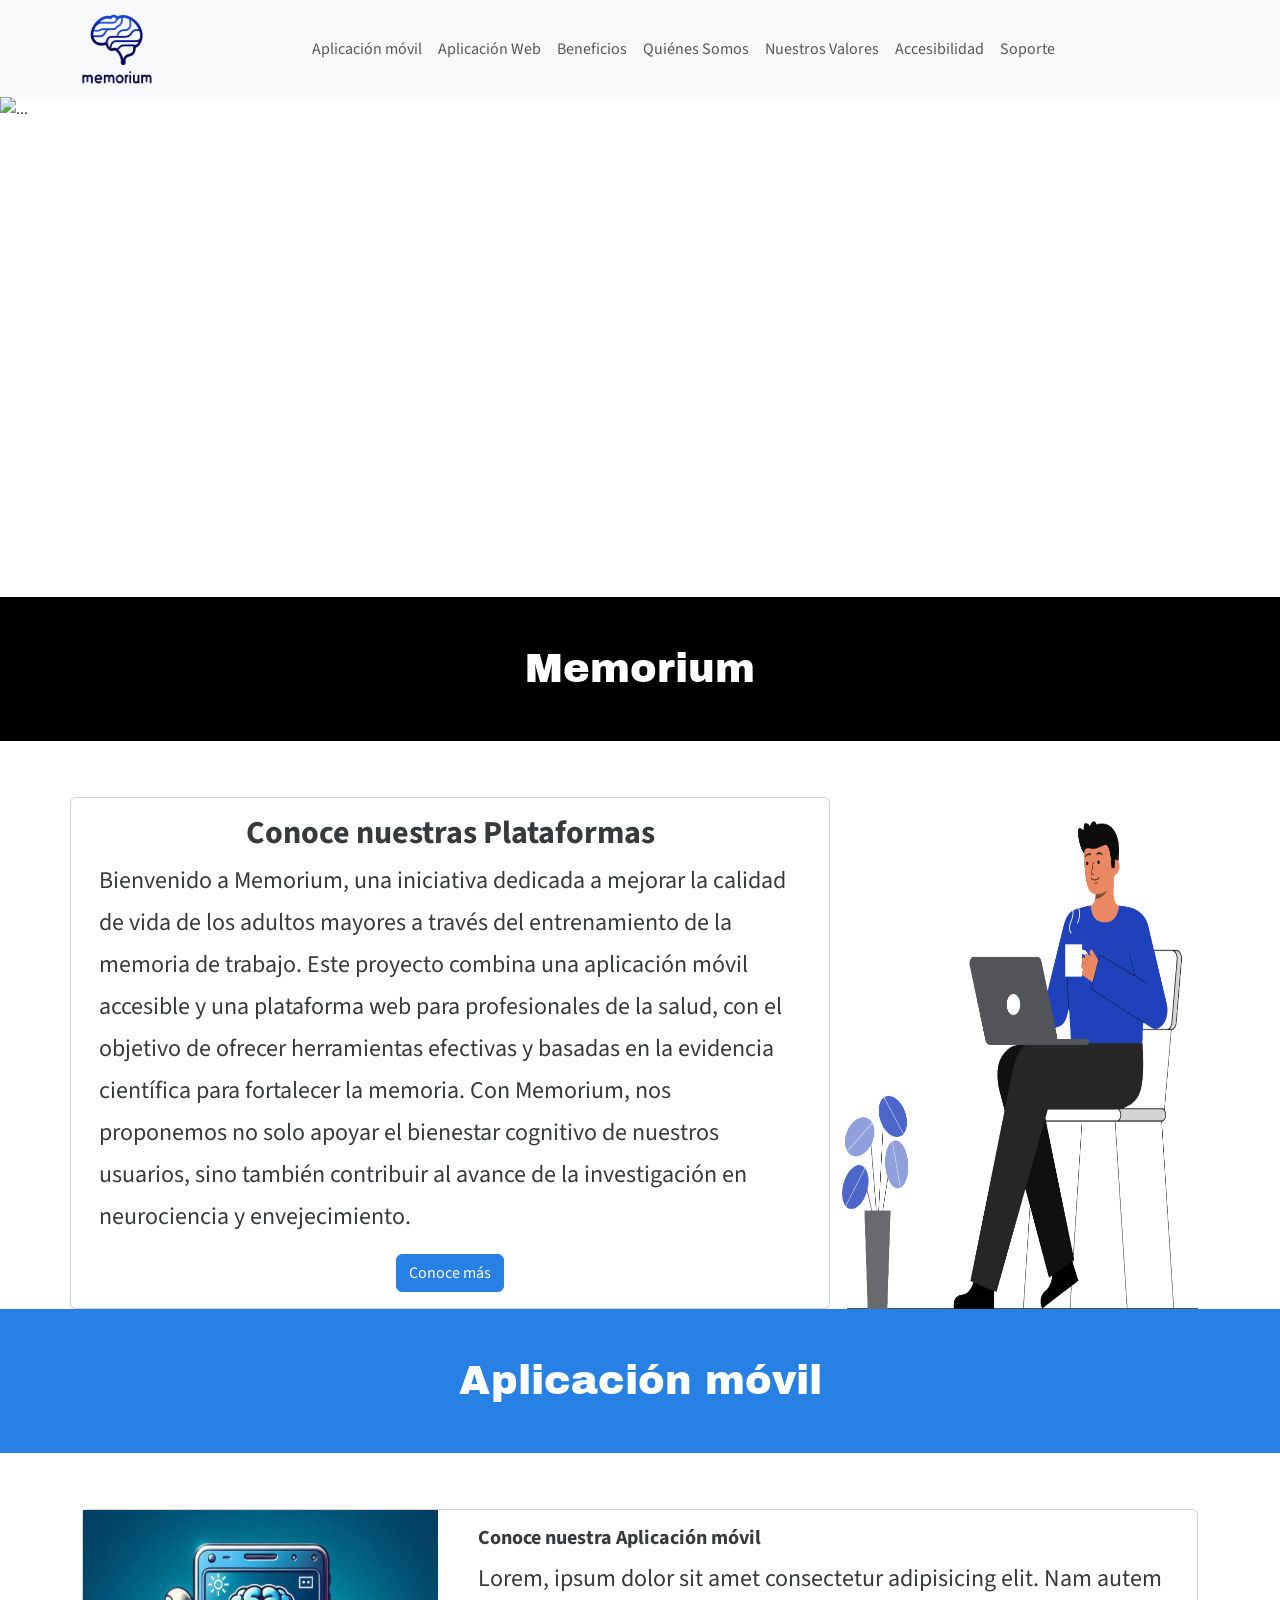
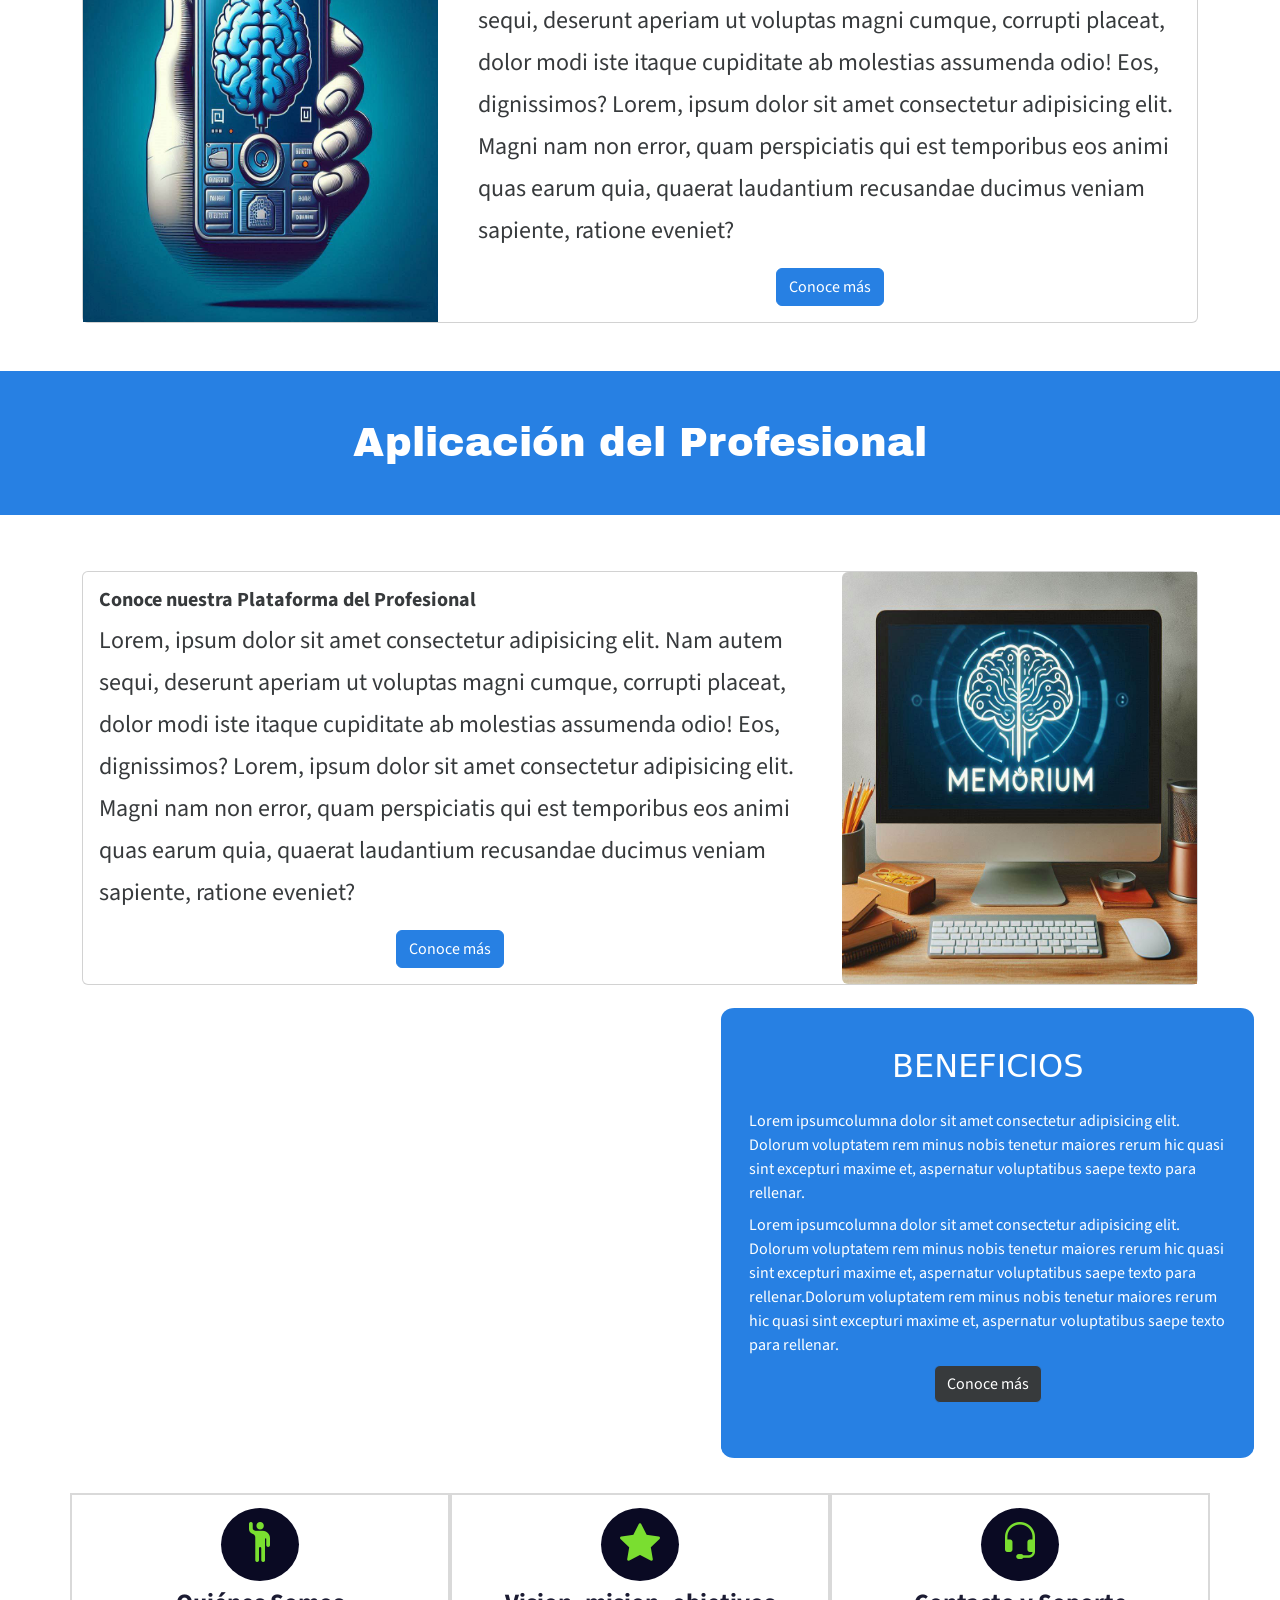
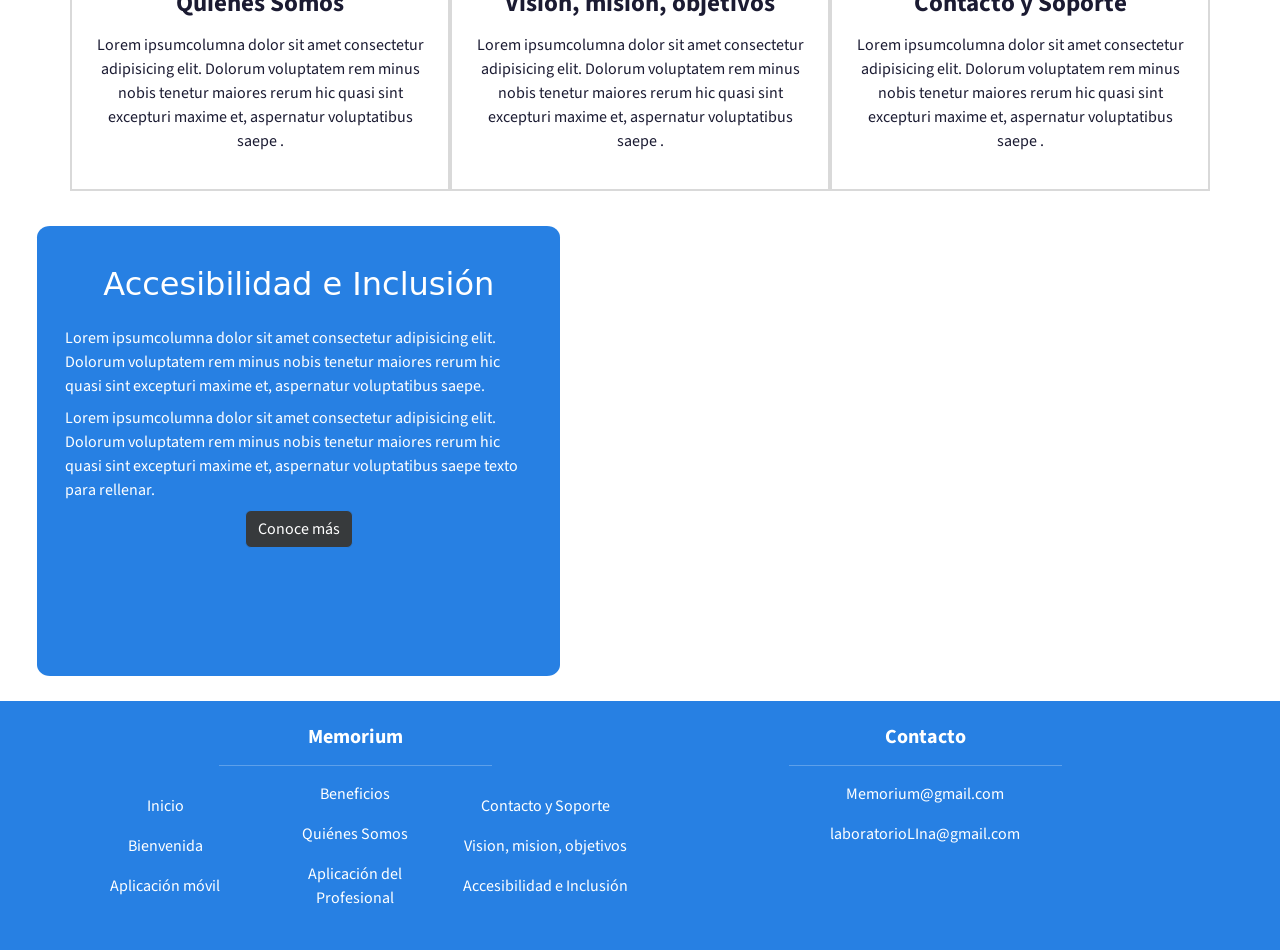
==== commit 02d03430: "cambio tipografia en todas las secciones" ====
--- a/Home/index.html
+++ b/Home/index.html
@@ -28,7 +28,7 @@
     <!-- Google Fonts -->
     <link rel="preconnect" href="https://fonts.googleapis.com">
     <link rel="preconnect" href="https://fonts.gstatic.com" crossorigin>
-    <link href="https://fonts.googleapis.com/css2?family=Rubik+Dirt&display=swap" rel="stylesheet">
+    <link href="https://fonts.googleapis.com/css2?family=Archivo+Black&display=swap" rel="stylesheet">
 
 </head>
 
--- a/Home/Global.css
+++ b/Home/Global.css
@@ -22,7 +22,7 @@
 
 h1{
     font-size: 2.5rem;
-    font-family: 'Rubik Dirt', system-ui;
+    font-family: 'Archivo Black', system-ui;
     margin: 0;
 }
 
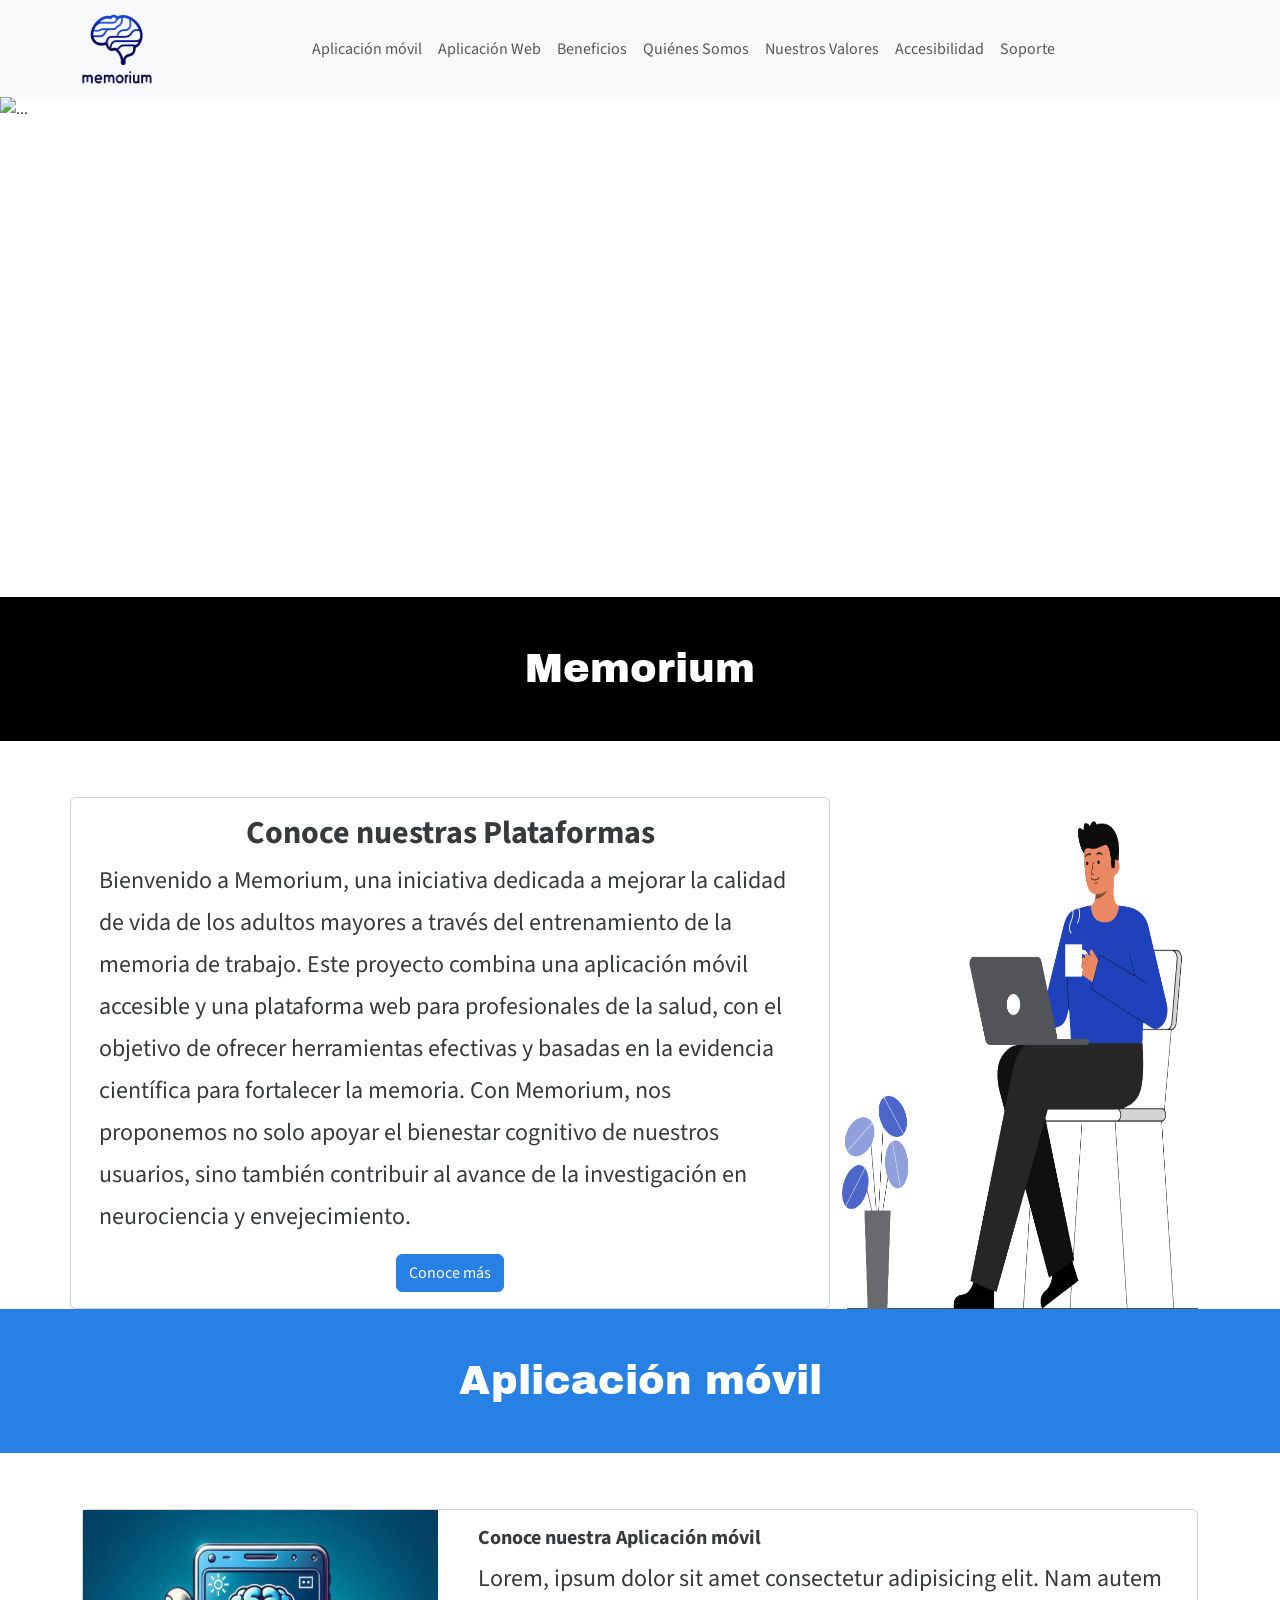
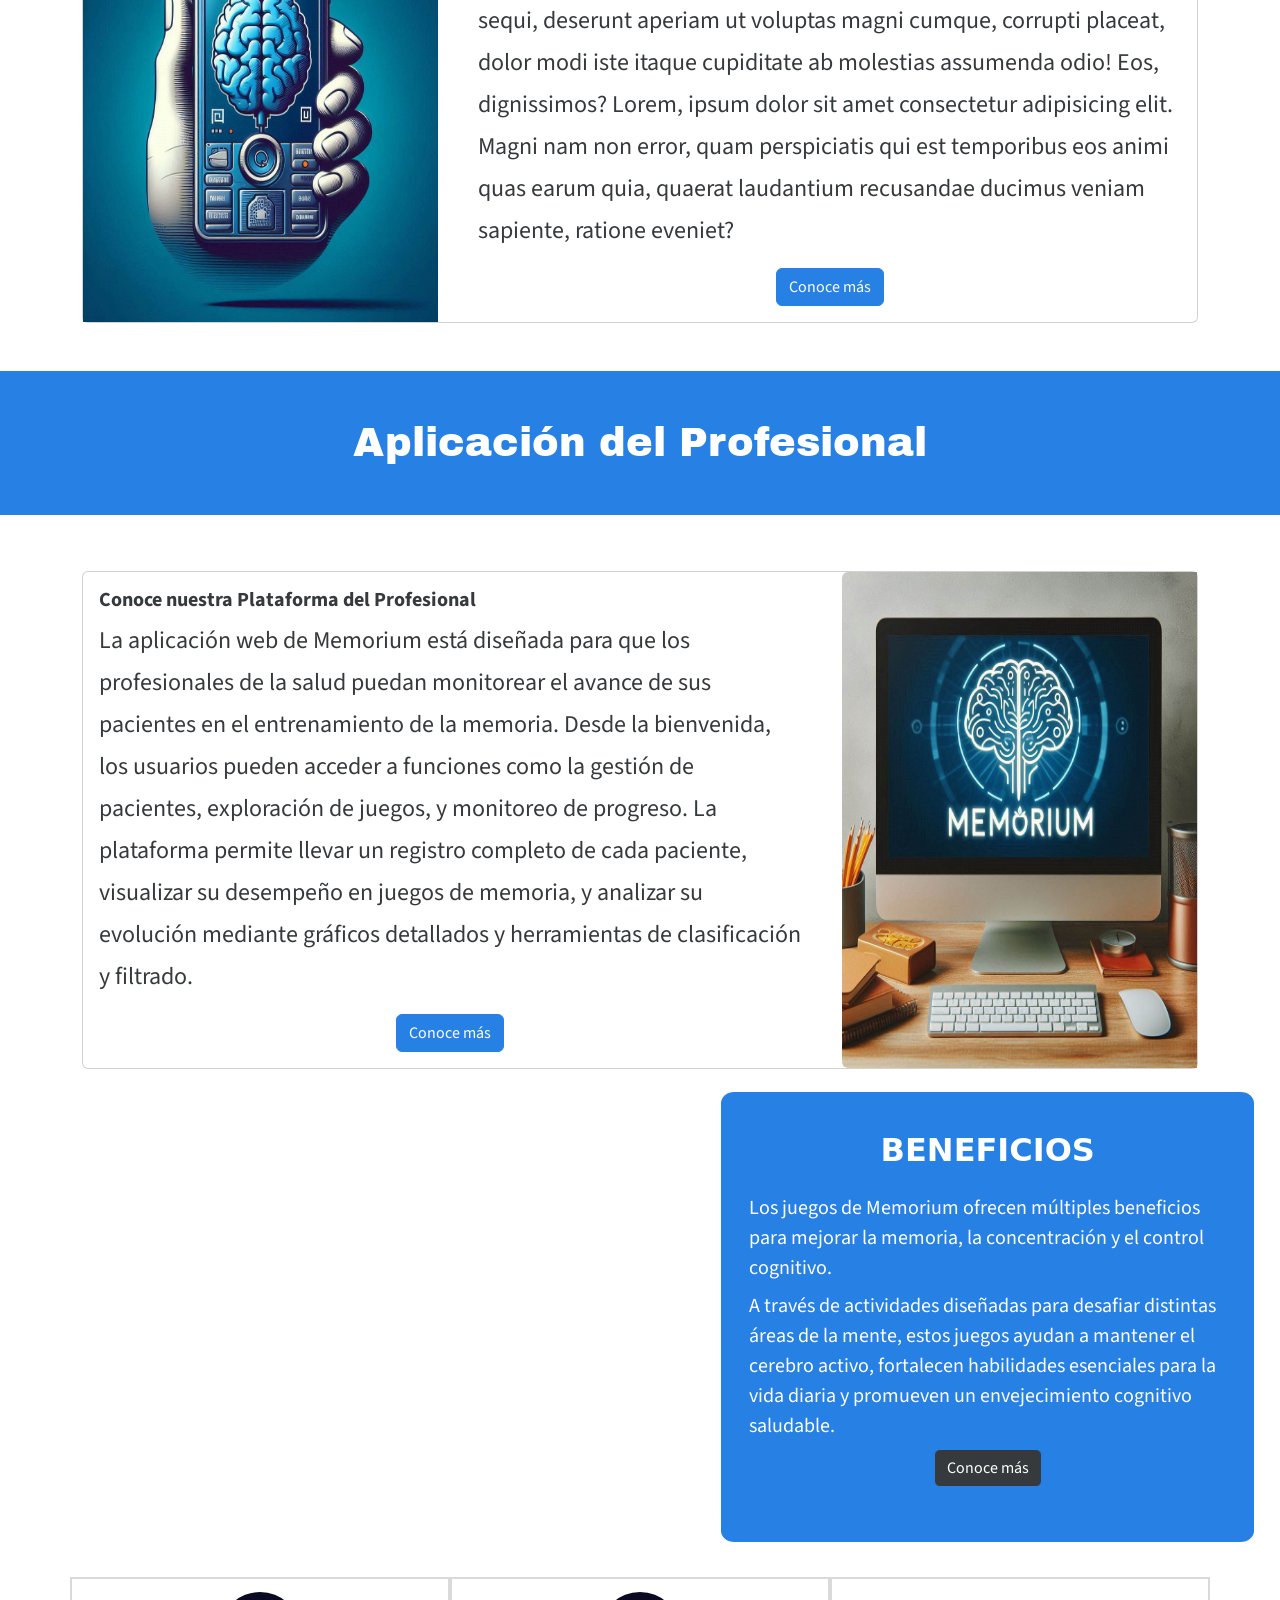
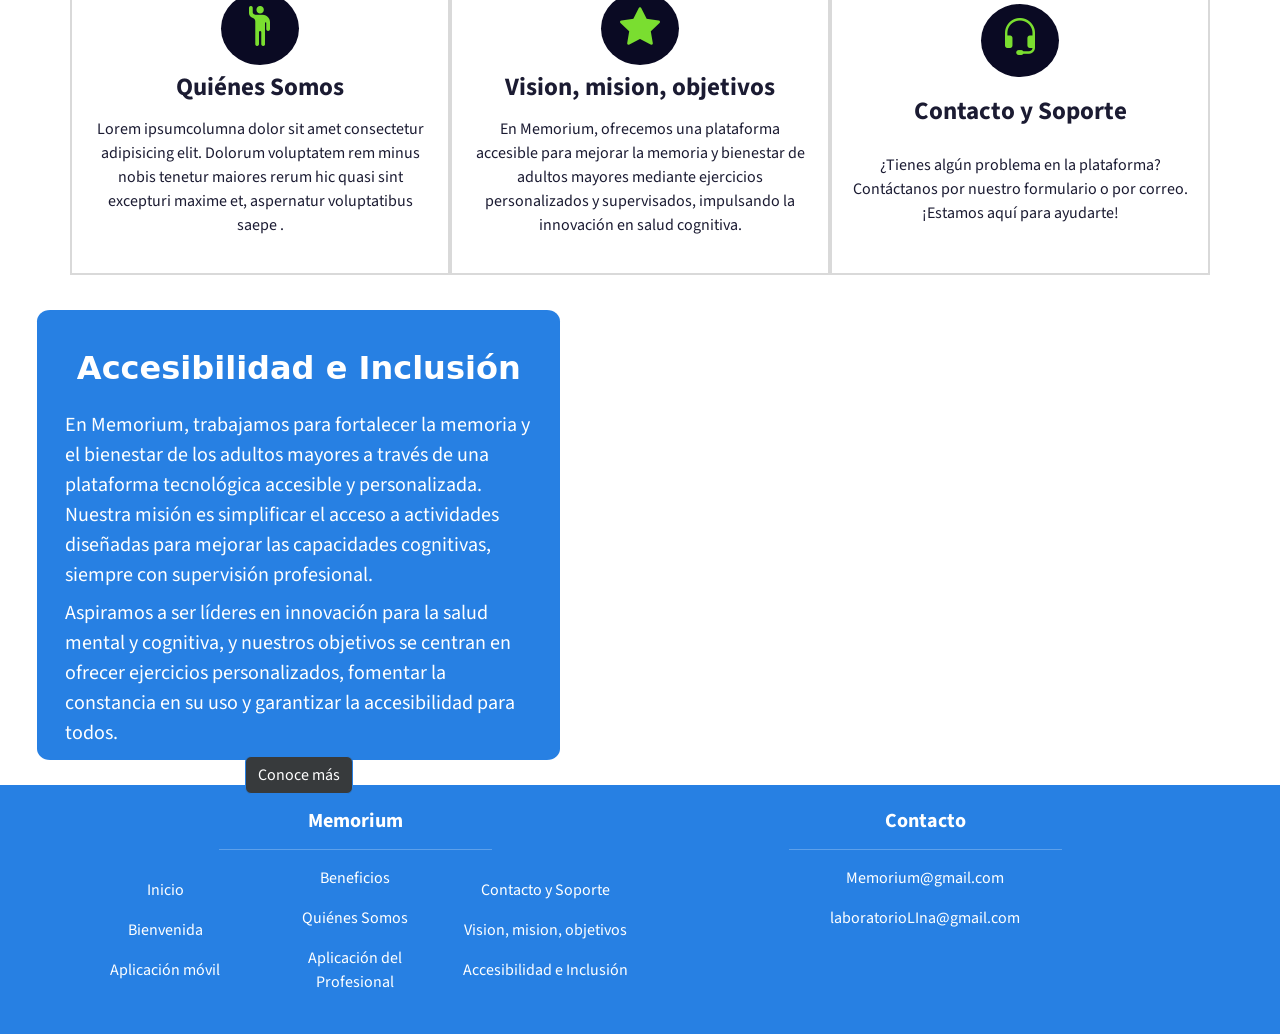
==== commit a225ca5d: "Agrego info a beneficios y home" ====
--- a/Home/index.html
+++ b/Home/index.html
@@ -87,11 +87,16 @@
                     <div class="card-body ">
                         <h5 class="card-title fw-bold">Conoce nuestra Aplicación móvil</h5>
                         <p class="card-text">
-                            Lorem, ipsum dolor sit amet consectetur adipisicing elit. Nam autem sequi, deserunt aperiam ut voluptas magni cumque, corrupti placeat, dolor modi iste itaque cupiditate ab molestias assumenda odio! Eos, dignissimos?
-                            Lorem, ipsum dolor sit amet consectetur adipisicing elit. Magni nam non error, quam perspiciatis qui est temporibus eos animi quas earum quia, quaerat laudantium recusandae ducimus veniam sapiente, ratione eveniet?
+                            Lorem, ipsum dolor sit amet consectetur adipisicing elit. Nam autem sequi, deserunt aperiam
+                            ut voluptas magni cumque, corrupti placeat, dolor modi iste itaque cupiditate ab molestias
+                            assumenda odio! Eos, dignissimos?
+                            Lorem, ipsum dolor sit amet consectetur adipisicing elit. Magni nam non error, quam
+                            perspiciatis qui est temporibus eos animi quas earum quia, quaerat laudantium recusandae
+                            ducimus veniam sapiente, ratione eveniet?
                         </p>
                         <div class="d-flex justify-content-center">
-                            <a href="/Home/Sections/1-App-movil/index.html" class="btn btn-primary bg-primary">Conoce más</a>
+                            <a href="/Home/Sections/1-App-movil/index.html" class="btn btn-primary bg-primary">Conoce
+                                más</a>
                         </div>
                     </div>
                 </div>
@@ -115,11 +120,16 @@
                     <div class="card-body">
                         <h5 class="card-title fw-bold">Conoce nuestra Plataforma del Profesional</h5>
                         <p class="card-text">
-                            Lorem, ipsum dolor sit amet consectetur adipisicing elit. Nam autem sequi, deserunt aperiam ut voluptas magni cumque, corrupti placeat, dolor modi iste itaque cupiditate ab molestias assumenda odio! Eos, dignissimos?
-                            Lorem, ipsum dolor sit amet consectetur adipisicing elit. Magni nam non error, quam perspiciatis qui est temporibus eos animi quas earum quia, quaerat laudantium recusandae ducimus veniam sapiente, ratione eveniet?
+                            La aplicación web de Memorium está diseñada para que los profesionales de la salud puedan
+                            monitorear el avance de sus pacientes en el entrenamiento de la memoria. Desde la
+                            bienvenida, los usuarios pueden acceder a funciones como la gestión de pacientes,
+                            exploración de juegos, y monitoreo de progreso. La plataforma permite llevar un registro
+                            completo de cada paciente, visualizar su desempeño en juegos de memoria, y analizar su
+                            evolución mediante gráficos detallados y herramientas de clasificación y filtrado.
                         </p>
                         <div class="d-flex justify-content-center">
-                            <a href="/Home/Sections/2-App-Web/index.html" class="btn btn-primary bg-primary">Conoce más</a>
+                            <a href="/Home/Sections/2-App-Web/index.html" class="btn btn-primary bg-primary">Conoce
+                                más</a>
                         </div>
                     </div>
                 </div>
@@ -132,27 +142,25 @@
         <div class="card-texto bg-primary text-white col-xs-11 col-sm-8 col-md-6 col-lg-5 p-2">
             <div class="container texto-card">
                 <div class="row-sm-2">
-                    <h3 class="text-center mt-3 seccion-titulo">
+                    <h3 class="text-center mt-3 seccion-titulo fw-bold">
                         BENEFICIOS
                     </h3>
                 </div>
                 <div class="row-sm-4">
-                    <p class="m-2">
-                        Lorem ipsumcolumna dolor sit amet consectetur adipisicing elit. Dolorum voluptatem rem minus
-                        nobis tenetur maiores rerum hic quasi sint excepturi maxime et, aspernatur voluptatibus saepe
-                        texto para rellenar.
-                    </p>
-                </div>
-                <div class="row-sm-4">
-                    <p class="m-2 second-text-card">
-                        Lorem ipsumcolumna dolor sit amet consectetur adipisicing elit. Dolorum voluptatem rem minus
-                        nobis tenetur maiores rerum hic quasi sint excepturi maxime et, aspernatur voluptatibus saepe
-                        texto para rellenar.Dolorum voluptatem rem minus nobis tenetur maiores rerum hic quasi sint
-                        excepturi maxime et, aspernatur voluptatibus saepe texto para rellenar.
+                    <p class="m-2 fs-5">
+                        Los juegos de Memorium ofrecen múltiples beneficios para mejorar la memoria, la concentración y
+                        el control cognitivo.
+                    </p>
+                </div>
+                <div class="row-sm-4">
+                    <p class="m-2 second-text-card fs-5">
+                        A través de actividades diseñadas para desafiar distintas áreas de la mente, estos juegos ayudan
+                        a mantener el cerebro activo, fortalecen habilidades esenciales para la vida diaria y promueven
+                        un envejecimiento cognitivo saludable.
                     </p>
                 </div>
                 <div class="container text-center d-flex justify-content-center">
-                    <div class="row d-flex align-items-end justify-content-end"> 
+                    <div class="row d-flex align-items-end justify-content-end">
                         <a href="/Home/Sections/3-Beneficios/index.html">
                             <button class="btn btn-primary bg-secondary" type="button">Conoce más</button>
                         </a>
@@ -188,8 +196,9 @@
                         <i class="bi bi-star-fill"></i>
                     </a>
                     <p class="container-seccion3-titulo">Vision, mision, objetivos</p>
-                    <p>Lorem ipsumcolumna dolor sit amet consectetur adipisicing elit. Dolorum voluptatem rem minus
-                        nobis tenetur maiores rerum hic quasi sint excepturi maxime et, aspernatur voluptatibus saepe .
+                    <p>En Memorium, ofrecemos una plataforma accesible para mejorar la memoria y bienestar de adultos
+                        mayores mediante ejercicios personalizados y supervisados, impulsando la innovación en salud
+                        cognitiva.
                     </p>
                     <!-- <div class="badges-contenedor">
                         <span class="badge text-bg-primary">Escribir</span>
@@ -203,8 +212,8 @@
                         <i class="bi bi-headset"></i>
                     </a>
                     <p class="container-seccion3-titulo">Contacto y Soporte</p>
-                    <p>Lorem ipsumcolumna dolor sit amet consectetur adipisicing elit. Dolorum voluptatem rem minus
-                        nobis tenetur maiores rerum hic quasi sint excepturi maxime et, aspernatur voluptatibus saepe .
+                    <p>¿Tienes algún problema en la plataforma? Contáctanos por nuestro formulario o por correo.
+                        ¡Estamos aquí para ayudarte!
                     </p>
                     <!-- <div class="badges-contenedor">
                         <span class="badge text-bg-primary">Ingenieria en sistemas</span>
@@ -220,21 +229,23 @@
         <div class="card-texto bg-primary text-white col-xs-11 col-sm-8 col-md-6 col-lg-5 p-2">
             <div class="container texto-card">
                 <div class="row-sm-2">
-                    <h3 class="text-center mt-3 seccion-titulo">
+                    <h3 class="text-center mt-3 seccion-titulo fw-bold">
                         Accesibilidad e Inclusión
                     </h3>
                 </div>
                 <div class="row-sm-4">
-                    <p class="m-2">
-                        Lorem ipsumcolumna dolor sit amet consectetur adipisicing elit. Dolorum voluptatem rem minus
-                        nobis tenetur maiores rerum hic quasi sint excepturi maxime et, aspernatur voluptatibus saepe.
-                    </p>
-                </div>
-                <div class="row-sm-4">
-                    <p class="m-2 second-text-card">
-                        Lorem ipsumcolumna dolor sit amet consectetur adipisicing elit. Dolorum voluptatem rem minus
-                        nobis tenetur maiores rerum hic quasi sint excepturi maxime et, aspernatur voluptatibus saepe
-                        texto para rellenar.
+                    <p class="m-2 fs-5">
+                        En Memorium, trabajamos para fortalecer la memoria y el bienestar de los adultos mayores a
+                        través de una plataforma tecnológica accesible y personalizada. Nuestra misión es simplificar el
+                        acceso a actividades diseñadas para mejorar las capacidades cognitivas, siempre con supervisión
+                        profesional.
+                    </p>
+                </div>
+                <div class="row-sm-4">
+                    <p class="m-2 second-text-card fs-5">
+                        Aspiramos a ser líderes en innovación para la salud mental y cognitiva, y nuestros objetivos se
+                        centran en ofrecer ejercicios personalizados, fomentar la constancia en su uso y garantizar la
+                        accesibilidad para todos.
                     </p>
                 </div>
                 <div class="container text-center d-flex justify-content-center ">
@@ -250,7 +261,7 @@
 
     <div class="seccion-clara container-seccion5"></div>
 
-    
+
 
     <!-- Bootstrap -->
     <script src="./Componentes/NavBarS.js" defer> </script>
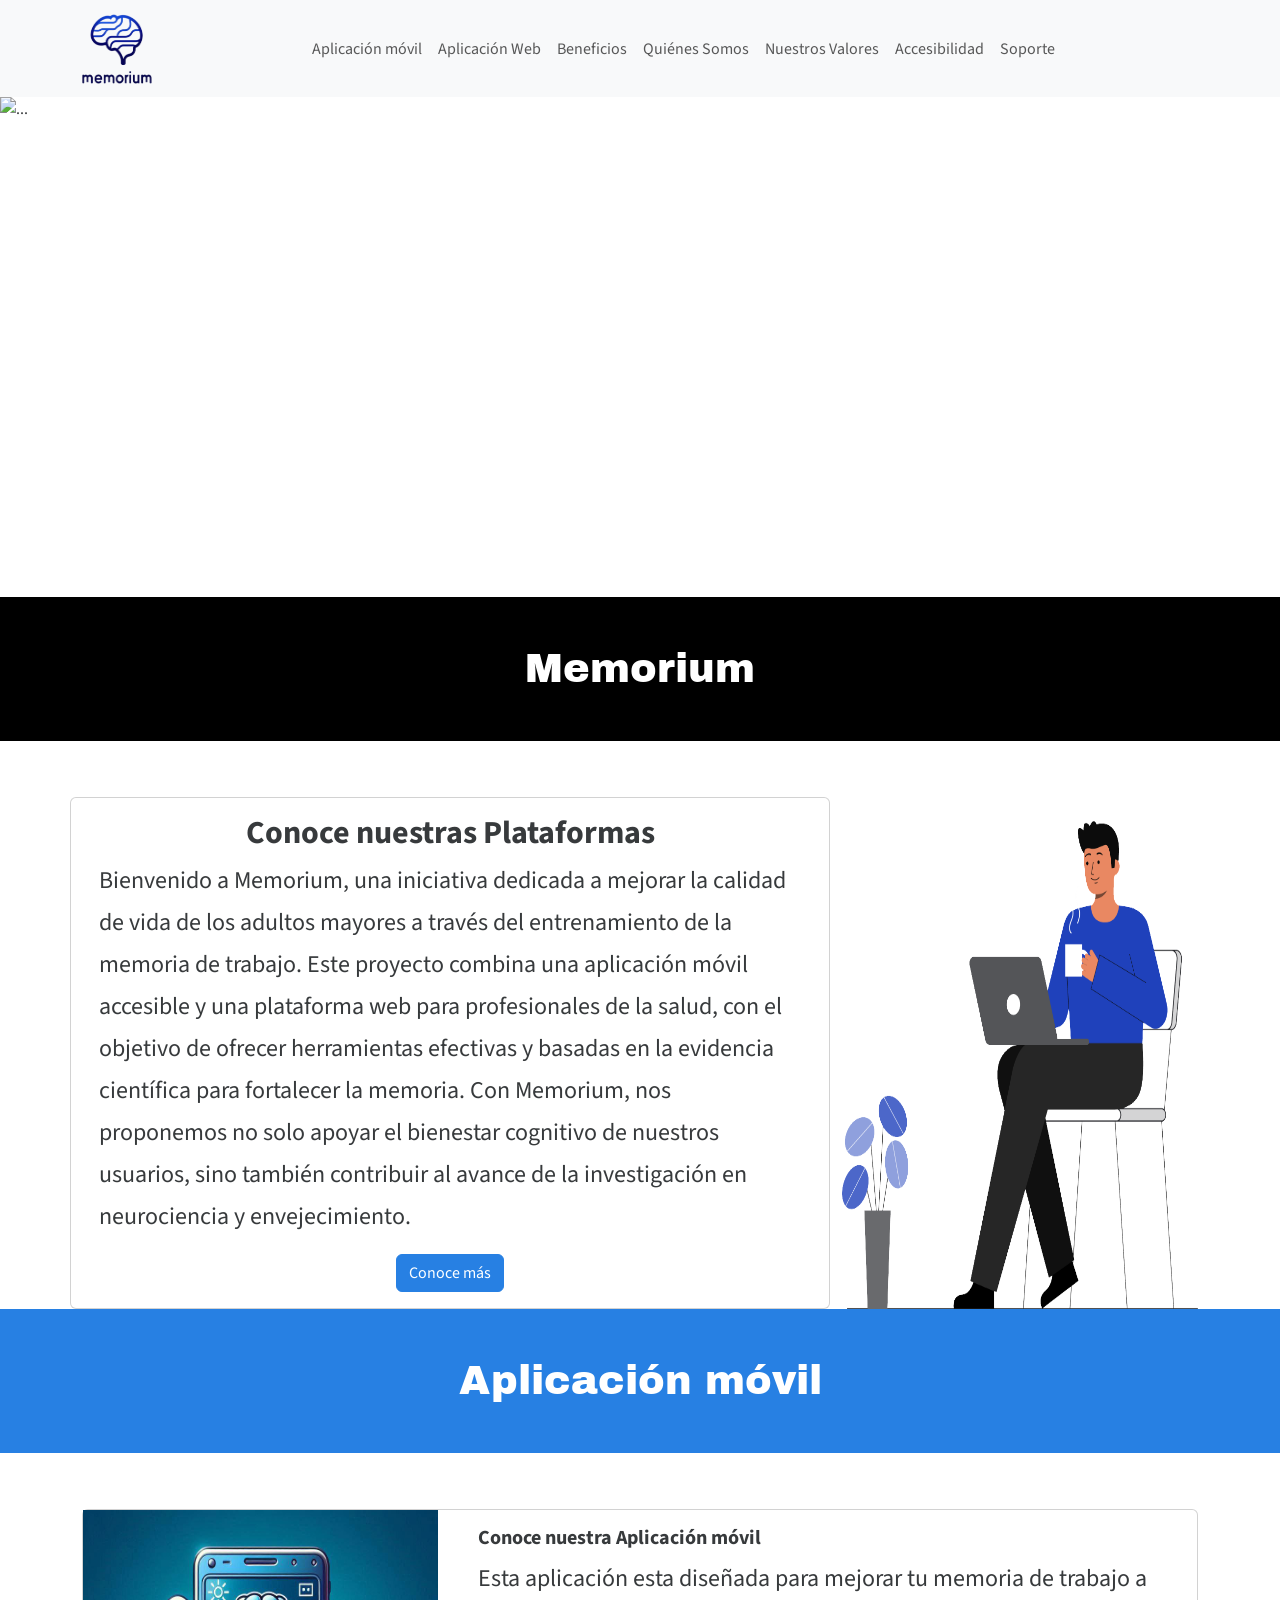
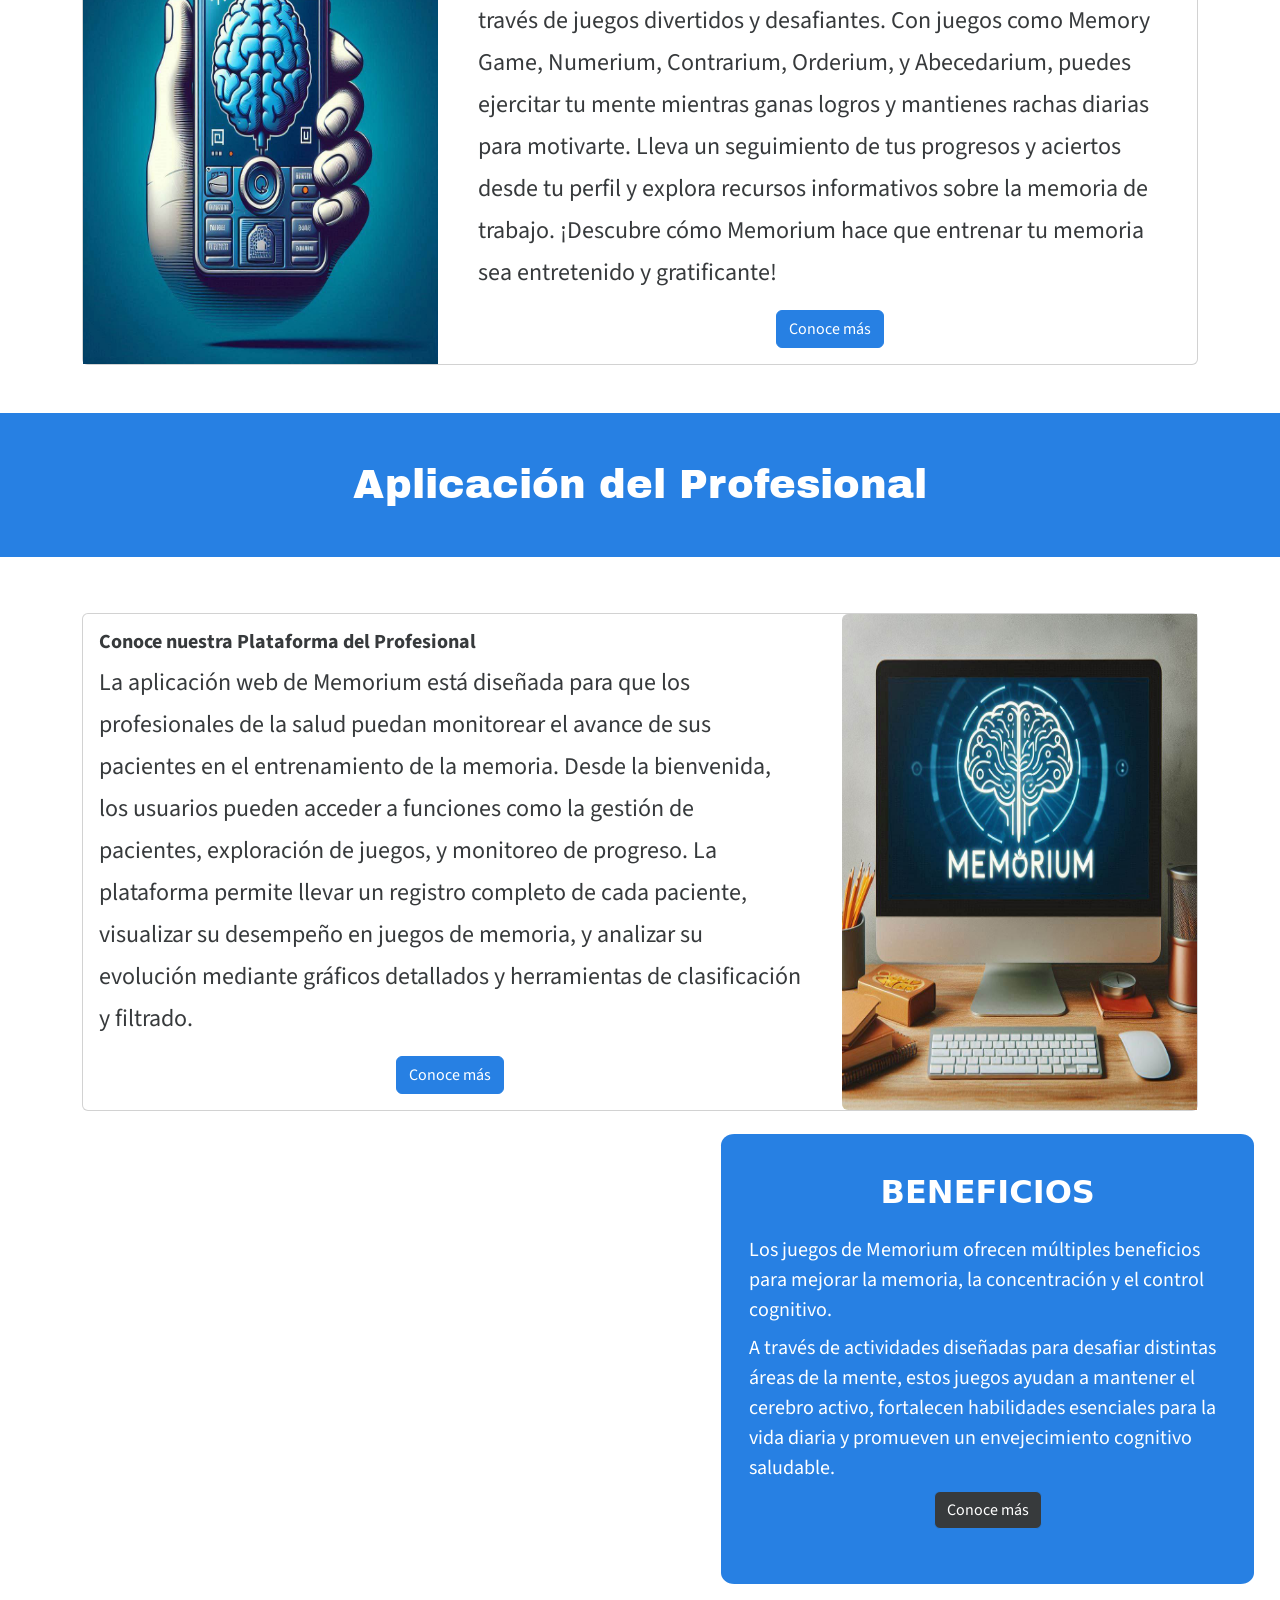
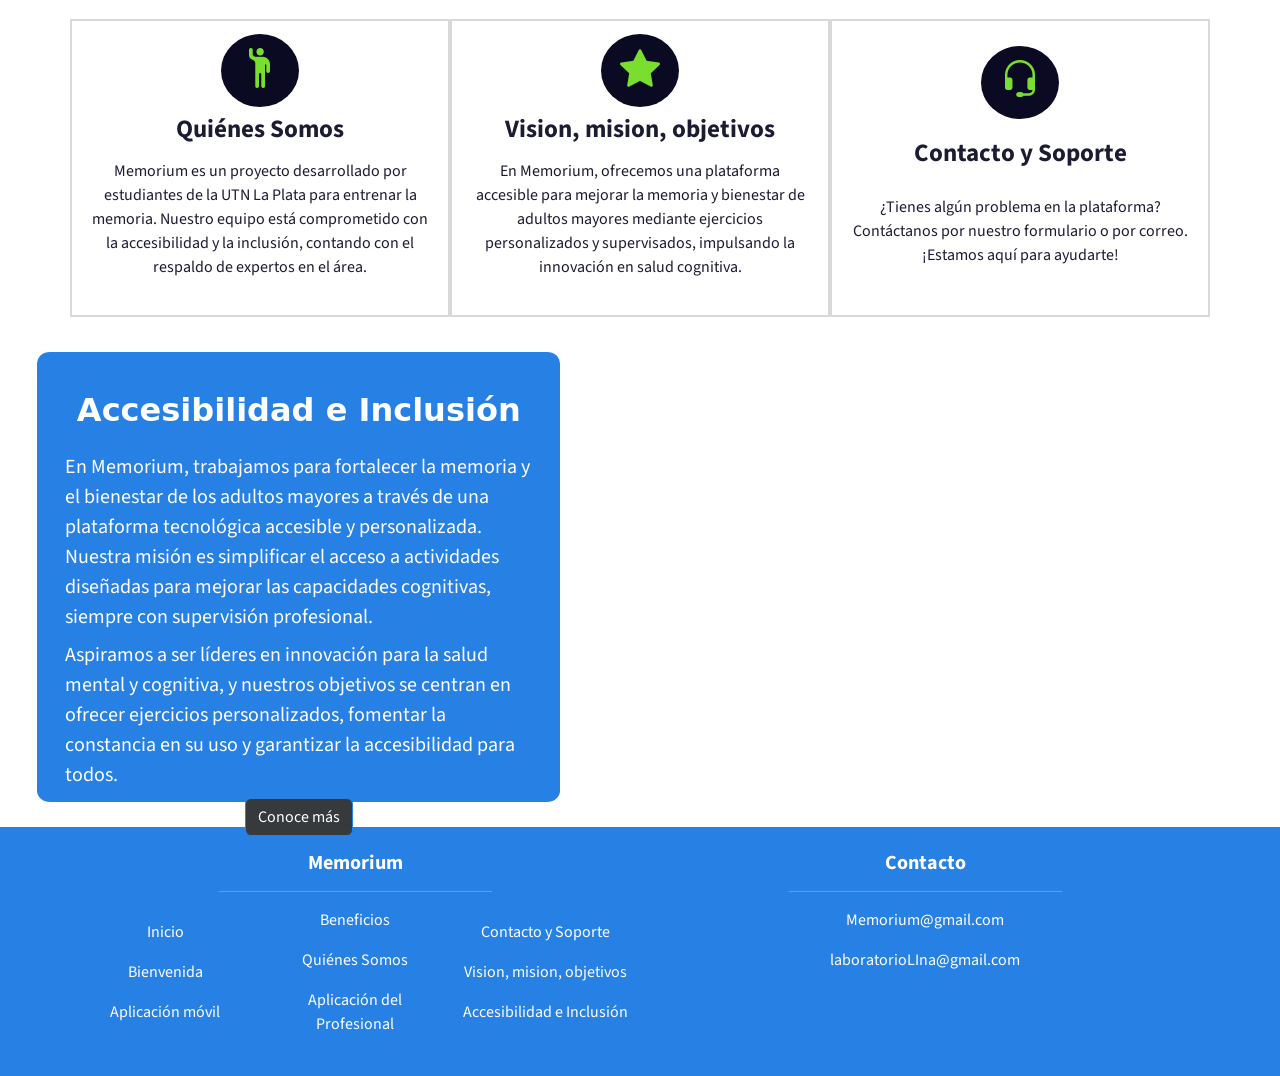
==== commit f3b8cf37: "Se agrega informacion sobre app-movil" ====
--- a/Home/index.html
+++ b/Home/index.html
@@ -87,12 +87,14 @@
                     <div class="card-body ">
                         <h5 class="card-title fw-bold">Conoce nuestra Aplicación móvil</h5>
                         <p class="card-text">
-                            Lorem, ipsum dolor sit amet consectetur adipisicing elit. Nam autem sequi, deserunt aperiam
-                            ut voluptas magni cumque, corrupti placeat, dolor modi iste itaque cupiditate ab molestias
-                            assumenda odio! Eos, dignissimos?
-                            Lorem, ipsum dolor sit amet consectetur adipisicing elit. Magni nam non error, quam
-                            perspiciatis qui est temporibus eos animi quas earum quia, quaerat laudantium recusandae
-                            ducimus veniam sapiente, ratione eveniet?
+                            Esta aplicación esta diseñada para mejorar tu memoria de trabajo a través de juegos
+                            divertidos y
+                            desafiantes. Con juegos como Memory Game, Numerium, Contrarium, Orderium, y Abecedarium,
+                            puedes ejercitar tu mente mientras ganas logros y mantienes rachas diarias para motivarte.
+
+                            Lleva un seguimiento de tus progresos y aciertos desde tu perfil y explora recursos
+                            informativos sobre la memoria de trabajo. ¡Descubre cómo Memorium hace que entrenar tu
+                            memoria sea entretenido y gratificante!
                         </p>
                         <div class="d-flex justify-content-center">
                             <a href="/Home/Sections/1-App-movil/index.html" class="btn btn-primary bg-primary">Conoce
@@ -180,8 +182,9 @@
                         <i class="bi bi-person-raised-hand"></i>
                     </a>
                     <p class="container-seccion3-titulo">Quiénes Somos</p>
-                    <p>Lorem ipsumcolumna dolor sit amet consectetur adipisicing elit. Dolorum voluptatem rem minus
-                        nobis tenetur maiores rerum hic quasi sint excepturi maxime et, aspernatur voluptatibus saepe .
+                    <p>Memorium es un proyecto desarrollado por estudiantes de la UTN La Plata para entrenar la memoria.
+                        Nuestro equipo está comprometido con la accesibilidad y la inclusión, contando con el respaldo
+                        de expertos en el área.
                     </p>
                     <!-- <div class="badges-contenedor">
                         <span class="badge text-bg-primary">HTML</span>
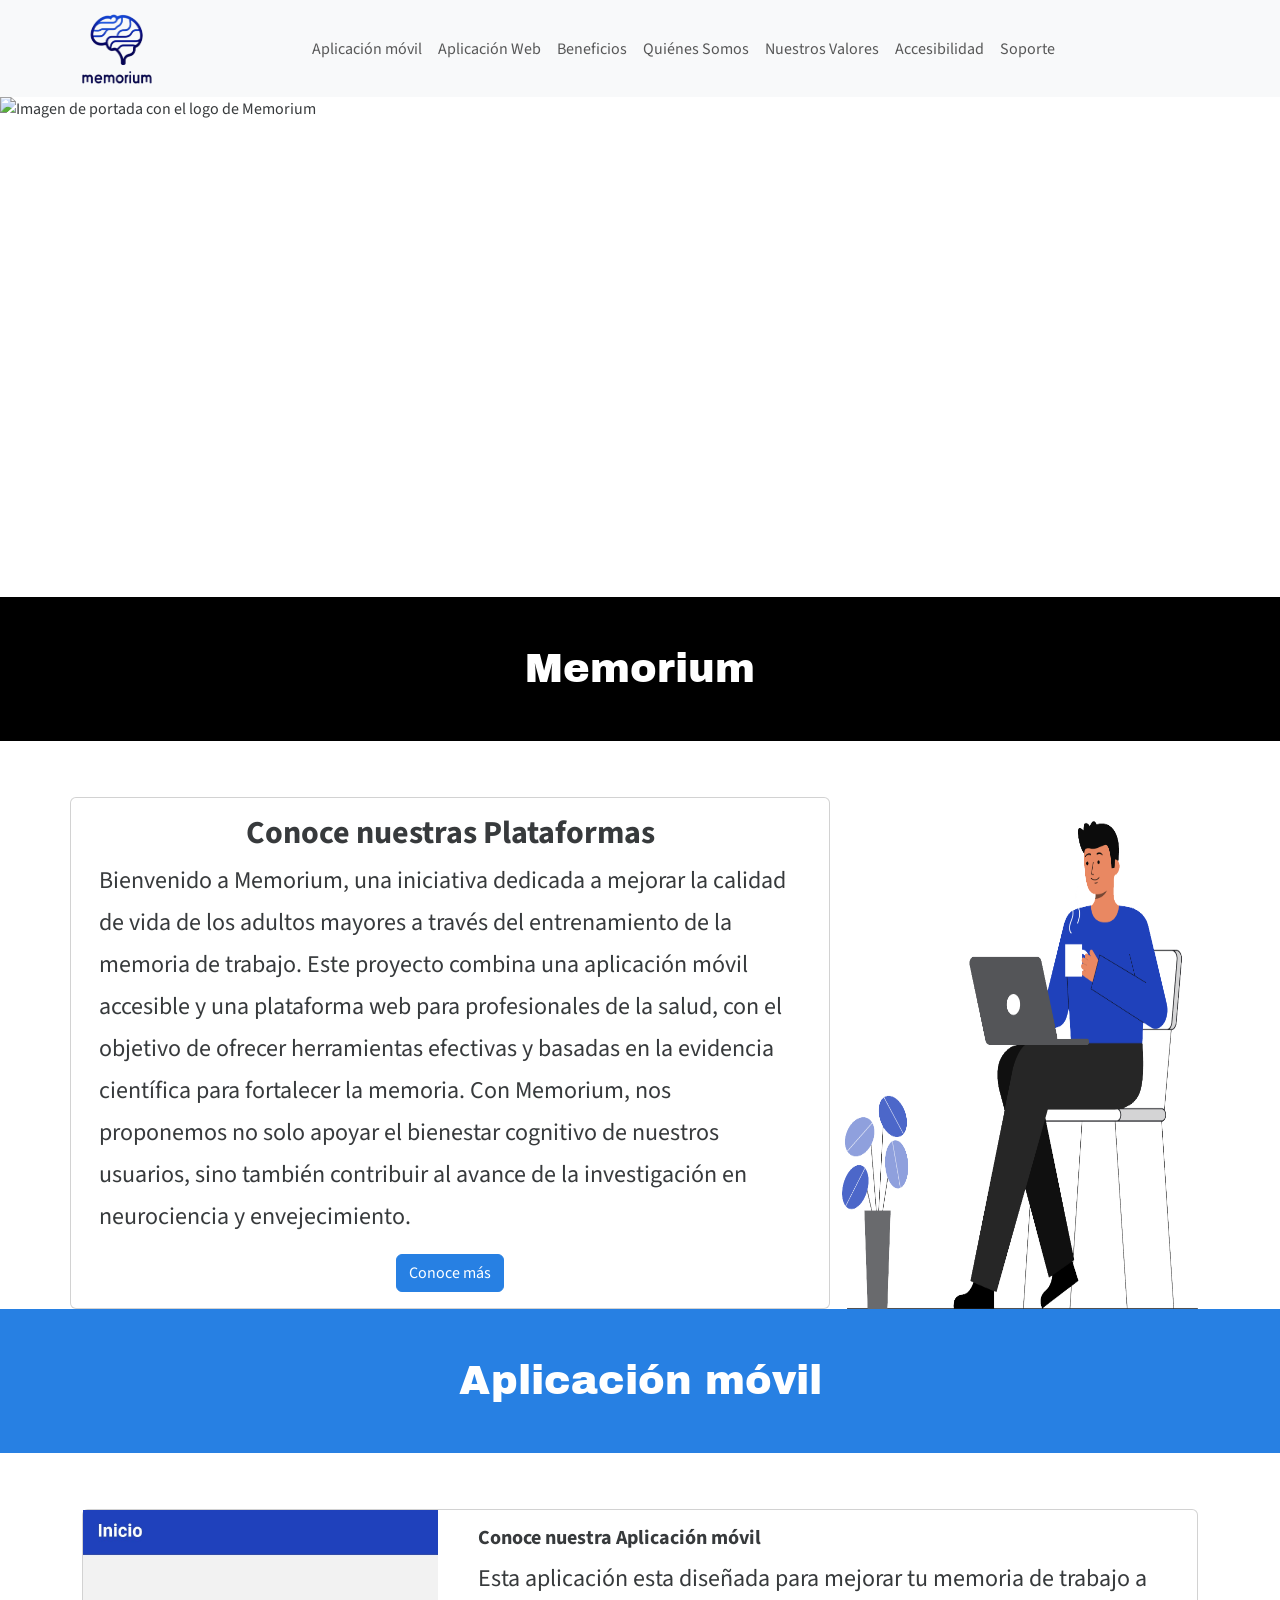
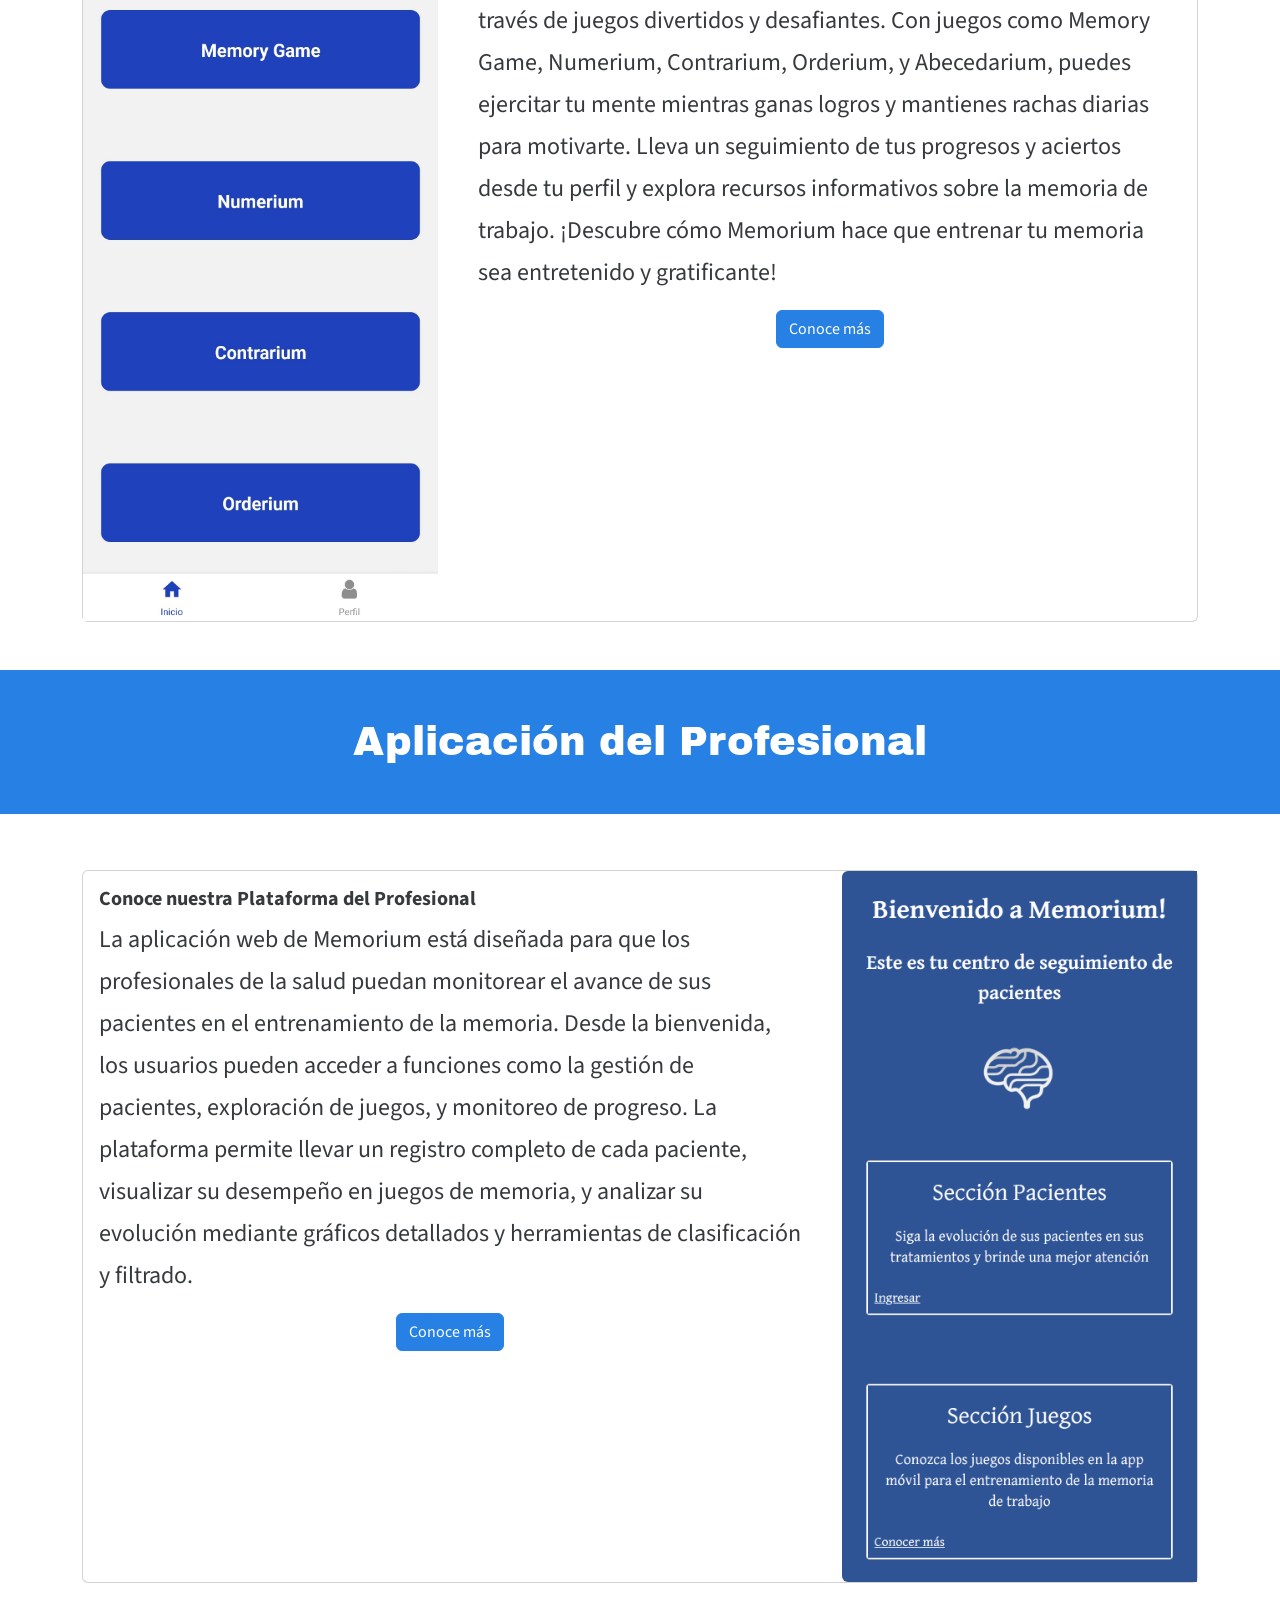
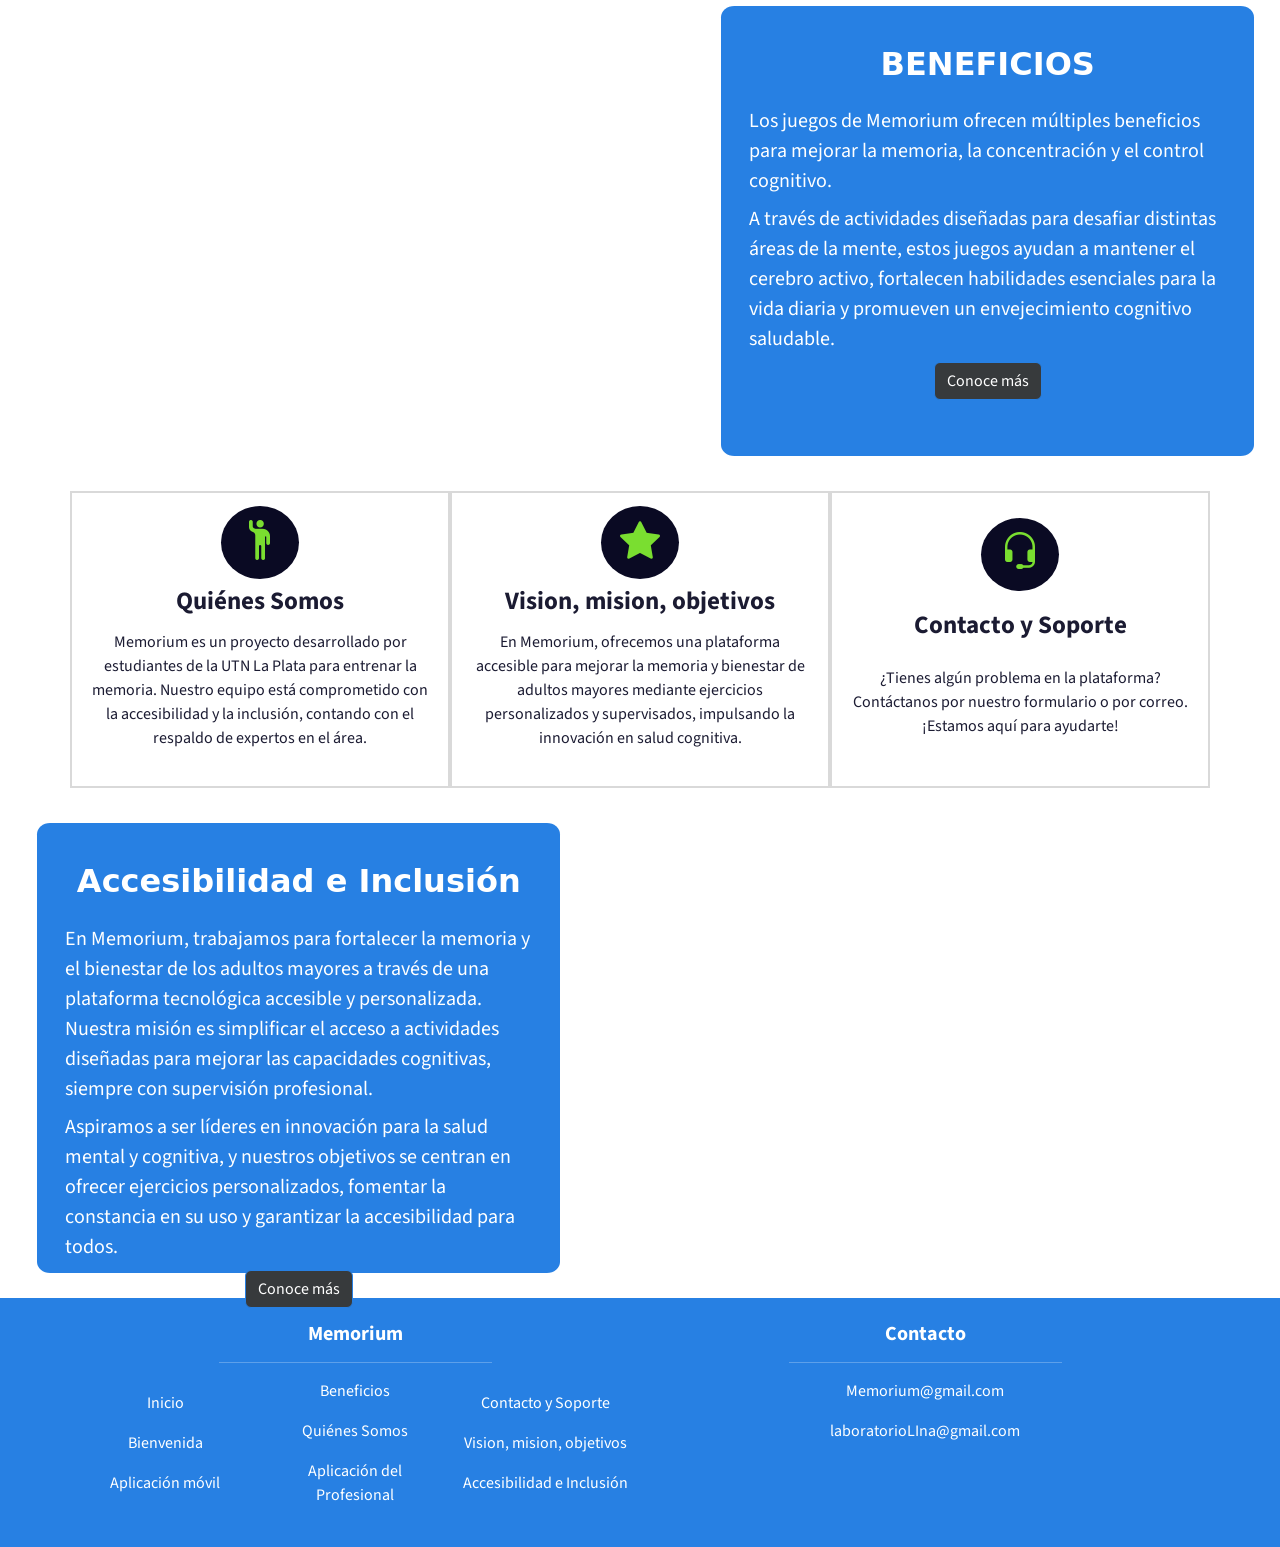
==== commit 150a5211: "Agrego alt a las imagenes" ====
--- a/Home/index.html
+++ b/Home/index.html
@@ -40,7 +40,7 @@
 
     <!-- Imagen de Portada -->
     <div class="container-inicio-img">
-        <img class="inicio-img" src="images/imagenInicial/imagen-home.png" alt="...">
+        <img class="inicio-img" src="images/imagenInicial/imagen-home.png" alt="Imagen de portada con el logo de Memorium">
     </div>
 
     <!-- seccion Hero -->
@@ -67,7 +67,7 @@
                 </div>
             </div>
             <div class="col-md-4 intro-img">
-                <img class="img-fluid " src="images/secciones/Home/welcome-img-b.png" alt="Foto de bienvenida">
+                <img class="img-fluid " src="images/secciones/Home/welcome-img-b.png" alt="Imagen de una persona usando una computadora">
             </div>
         </div>
     </section>
@@ -81,7 +81,7 @@
         <div class="card">
             <div class="row">
                 <div class="col-md-4 seccion-1-img">
-                    <img class="img-fluid" src="images/seccion-1-prueba.jpeg" alt="...">
+                    <img class="img-fluid" src="images/secciones/App-Movil/menu.jpg" alt="Imagen del menu de la aplicacion movil de Memorium">
                 </div>
                 <div class="col-md-8">
                     <div class="card-body ">
@@ -115,7 +115,7 @@
             <div class="row">
                 <!-- Columna de la imagen (cambia de orden en pantallas más pequeñas) -->
                 <div class="col-md-4 order-md-2 seccion-1-img">
-                    <img class="img-fluid rounded-start" src="images/seccion-2-prueba.jpeg" alt="...">
+                    <img class="img-fluid rounded-start" src="images/secciones/App-Web/menu.png" alt="Imagen del menu de la aplicacion Web de Memorium">
                 </div>
                 <!-- Columna del texto -->
                 <div class="col-md-8 order-md-1">
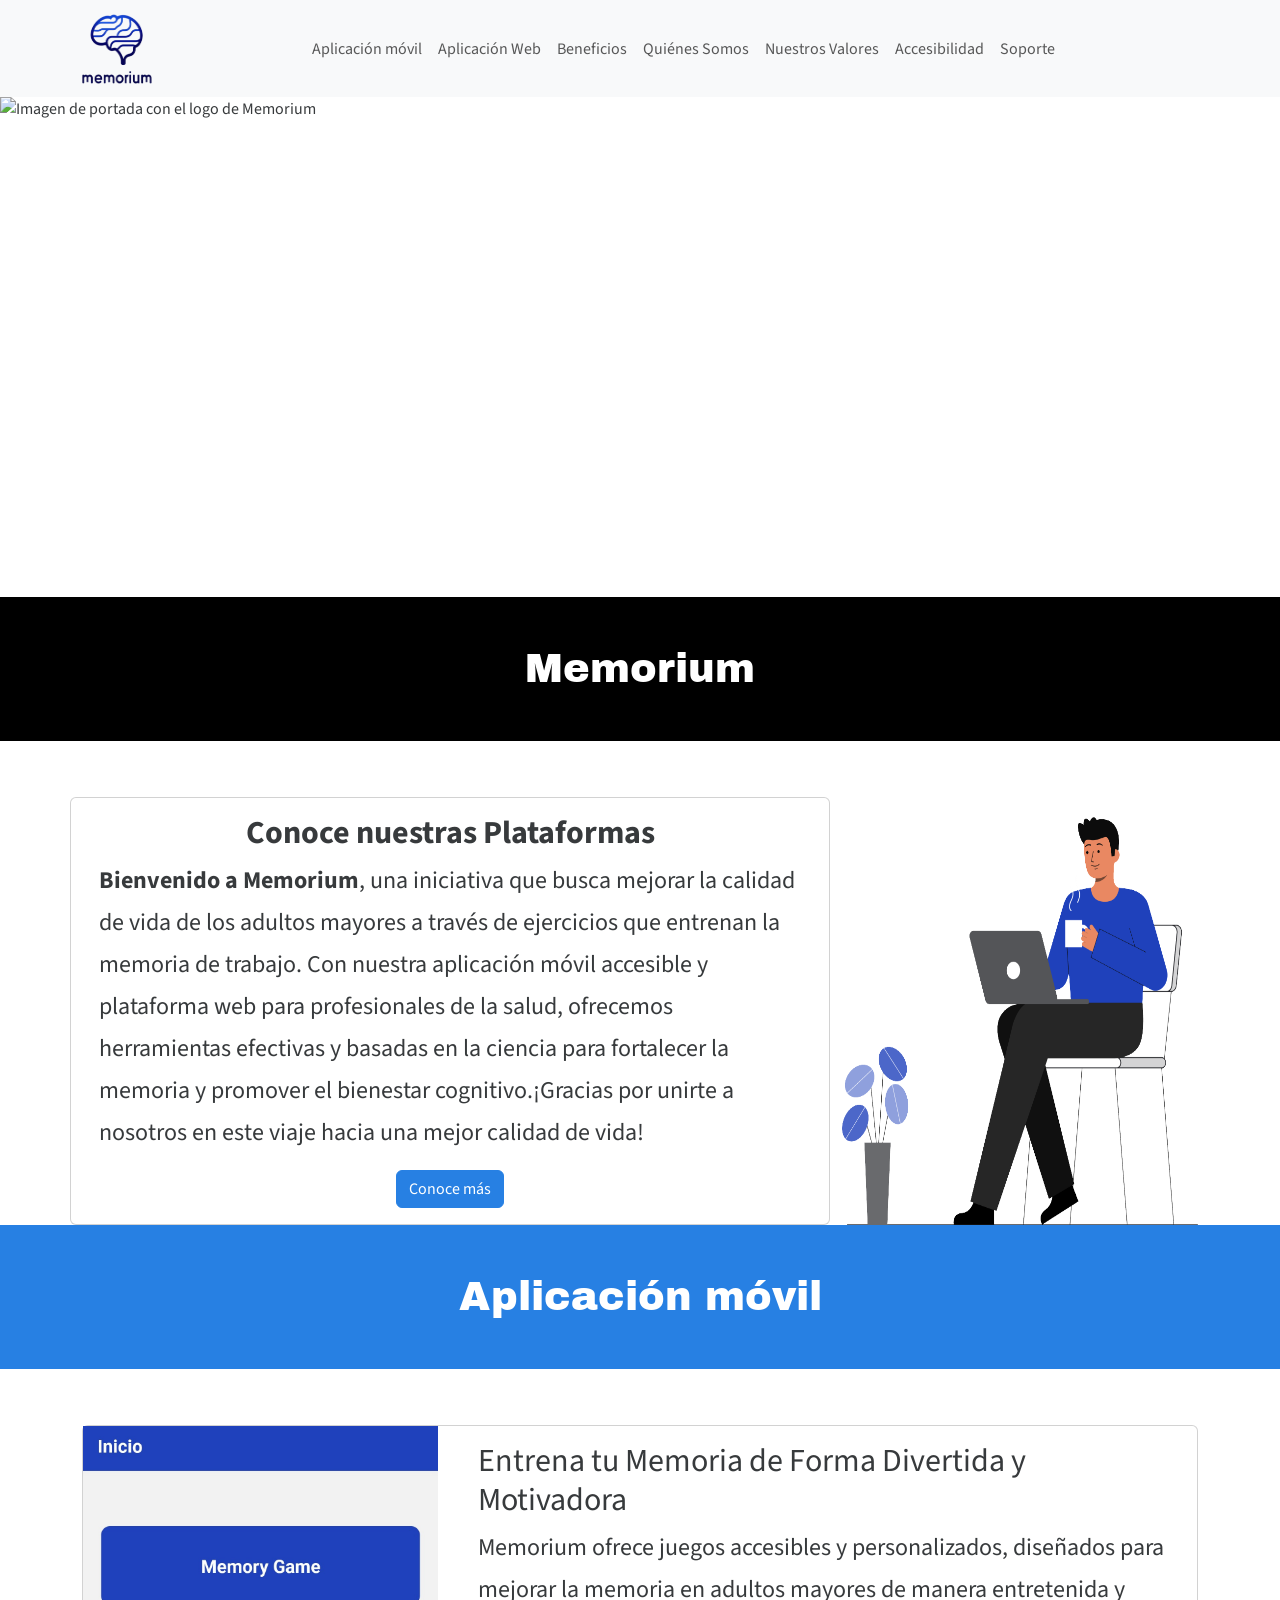
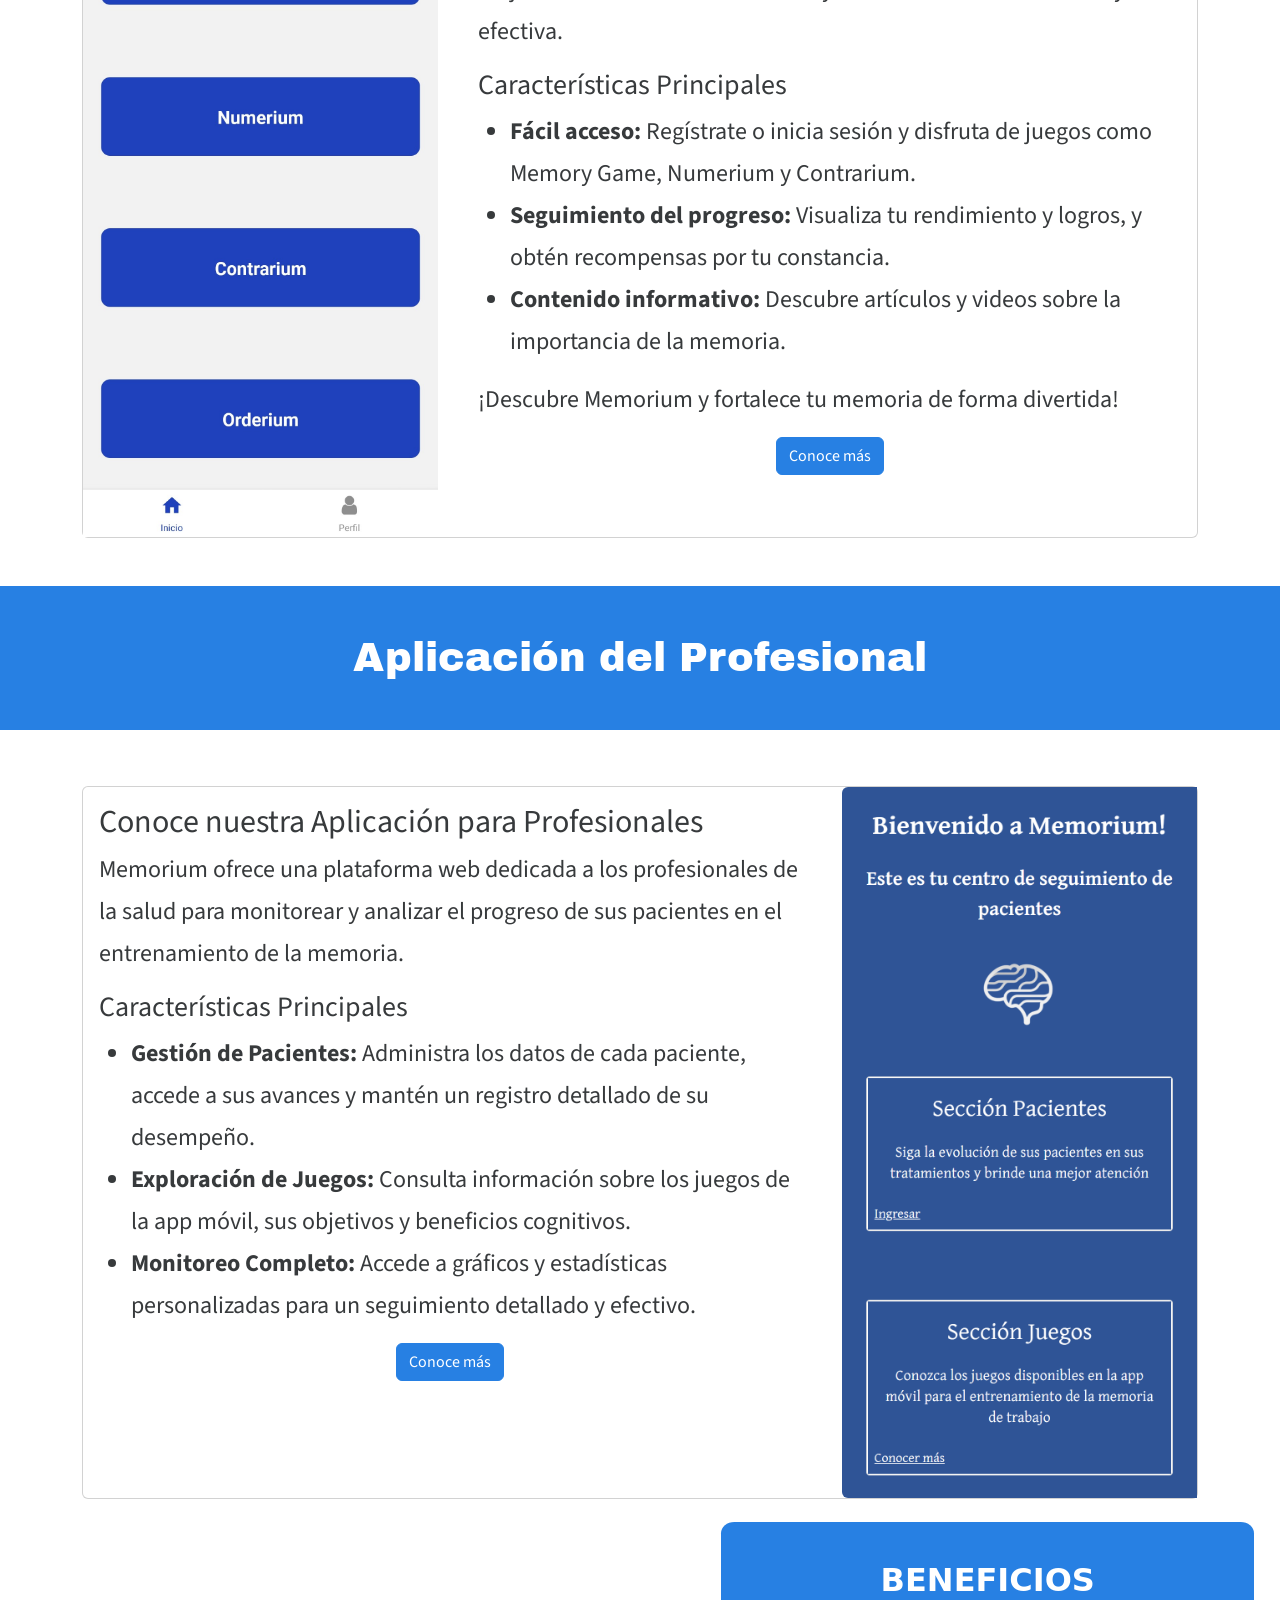
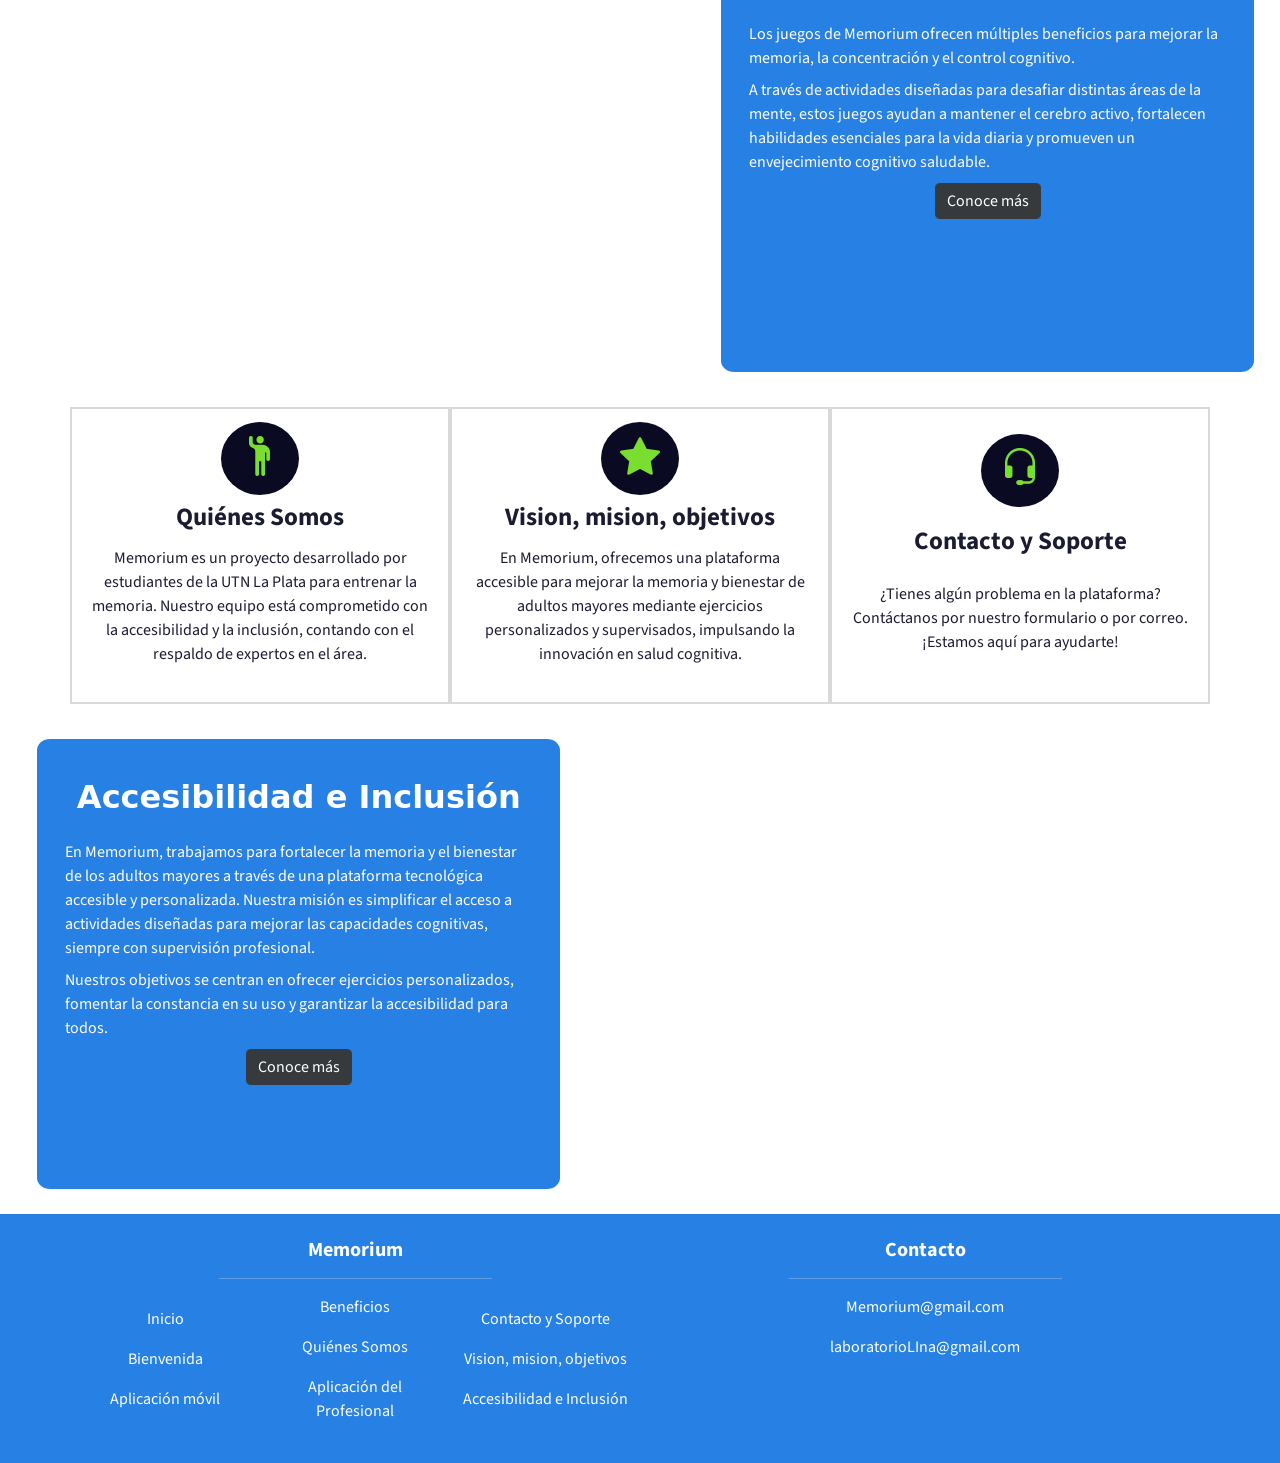
==== commit 6f24318a: "Ultimos cambios" ====
--- a/Home/index.html
+++ b/Home/index.html
@@ -40,7 +40,8 @@
 
     <!-- Imagen de Portada -->
     <div class="container-inicio-img">
-        <img class="inicio-img" src="images/imagenInicial/imagen-home.png" alt="Imagen de portada con el logo de Memorium">
+        <img class="inicio-img" src="images/imagenInicial/imagen-home.png"
+            alt="Imagen de portada con el logo de Memorium">
     </div>
 
     <!-- seccion Hero -->
@@ -52,22 +53,20 @@
             <div class="col-12 col-md-8 card">
                 <div class="card-body">
                     <h2 class="text-center fw-bold">Conoce nuestras Plataformas</h2>
-                    <p class="seccion-texto">
-                        Bienvenido a Memorium, una iniciativa dedicada a mejorar la calidad de vida de los adultos
-                        mayores a través del entrenamiento de la memoria de trabajo. Este proyecto combina una
-                        aplicación móvil accesible y una plataforma web para profesionales de la salud, con el objetivo
-                        de ofrecer herramientas efectivas y basadas en la evidencia científica para fortalecer la
-                        memoria. Con Memorium, nos proponemos no solo apoyar el bienestar cognitivo de nuestros
-                        usuarios, sino también contribuir al avance de la investigación en neurociencia y
-                        envejecimiento.
-                    </p>
+
+                    <p><strong>Bienvenido a Memorium</strong>, una iniciativa que busca mejorar la calidad de vida de
+                        los adultos mayores a través de ejercicios que entrenan la memoria de trabajo. Con nuestra
+                        aplicación móvil accesible y plataforma web para profesionales de la salud, ofrecemos
+                        herramientas efectivas y basadas en la ciencia para fortalecer la memoria y promover el
+                        bienestar cognitivo.¡Gracias por unirte a nosotros en este viaje hacia una mejor calidad de vida!</p>
                     <div class="d-flex justify-content-center">
                         <a href="Sections/0-Hero/index.html" class="btn btn-primary bg-primary">Conoce más</a>
                     </div>
                 </div>
             </div>
             <div class="col-md-4 intro-img">
-                <img class="img-fluid " src="images/secciones/Home/welcome-img-b.png" alt="Imagen de una persona usando una computadora">
+                <img class="img-fluid " src="images/secciones/Home/welcome-img-b.png"
+                    alt="Imagen de una persona usando una computadora">
             </div>
         </div>
     </section>
@@ -81,21 +80,36 @@
         <div class="card">
             <div class="row">
                 <div class="col-md-4 seccion-1-img">
-                    <img class="img-fluid" src="images/secciones/App-Movil/menu.jpg" alt="Imagen del menu de la aplicacion movil de Memorium">
+                    <img class="img-fluid" src="images/secciones/App-Movil/menu.jpg"
+                        alt="Imagen del menu de la aplicacion movil de Memorium">
                 </div>
                 <div class="col-md-8">
                     <div class="card-body ">
-                        <h5 class="card-title fw-bold">Conoce nuestra Aplicación móvil</h5>
-                        <p class="card-text">
-                            Esta aplicación esta diseñada para mejorar tu memoria de trabajo a través de juegos
-                            divertidos y
-                            desafiantes. Con juegos como Memory Game, Numerium, Contrarium, Orderium, y Abecedarium,
-                            puedes ejercitar tu mente mientras ganas logros y mantienes rachas diarias para motivarte.
-
-                            Lleva un seguimiento de tus progresos y aciertos desde tu perfil y explora recursos
-                            informativos sobre la memoria de trabajo. ¡Descubre cómo Memorium hace que entrenar tu
-                            memoria sea entretenido y gratificante!
-                        </p>
+                        <section id="aplicacion-movil">
+                            <h2>Entrena tu Memoria de Forma Divertida y Motivadora</h2>
+                            <p>
+                                Memorium ofrece juegos accesibles y personalizados, diseñados para mejorar la memoria en
+                                adultos mayores
+                                de manera entretenida y efectiva.
+                            </p>
+
+                            <h3>Características Principales</h3>
+                            <ul>
+                                <li><strong>Fácil acceso:</strong> Regístrate o inicia sesión y disfruta de juegos como
+                                    Memory Game,
+                                    Numerium y Contrarium.
+                                </li>
+                                <li><strong>Seguimiento del progreso:</strong> Visualiza tu rendimiento y logros, y
+                                    obtén recompensas por
+                                    tu constancia.
+                                </li>
+                                <li><strong>Contenido informativo:</strong> Descubre artículos y videos sobre la
+                                    importancia de la memoria.
+                                </li>
+                            </ul>
+
+                            <p>¡Descubre Memorium y fortalece tu memoria de forma divertida!</p>
+                        </section>
                         <div class="d-flex justify-content-center">
                             <a href="/Home/Sections/1-App-movil/index.html" class="btn btn-primary bg-primary">Conoce
                                 más</a>
@@ -115,20 +129,31 @@
             <div class="row">
                 <!-- Columna de la imagen (cambia de orden en pantallas más pequeñas) -->
                 <div class="col-md-4 order-md-2 seccion-1-img">
-                    <img class="img-fluid rounded-start" src="images/secciones/App-Web/menu.png" alt="Imagen del menu de la aplicacion Web de Memorium">
+                    <img class="img-fluid rounded-start" src="images/secciones/App-Web/menu.png"
+                        alt="Imagen del menu de la aplicacion Web de Memorium">
                 </div>
                 <!-- Columna del texto -->
                 <div class="col-md-8 order-md-1">
                     <div class="card-body">
-                        <h5 class="card-title fw-bold">Conoce nuestra Plataforma del Profesional</h5>
-                        <p class="card-text">
-                            La aplicación web de Memorium está diseñada para que los profesionales de la salud puedan
-                            monitorear el avance de sus pacientes en el entrenamiento de la memoria. Desde la
-                            bienvenida, los usuarios pueden acceder a funciones como la gestión de pacientes,
-                            exploración de juegos, y monitoreo de progreso. La plataforma permite llevar un registro
-                            completo de cada paciente, visualizar su desempeño en juegos de memoria, y analizar su
-                            evolución mediante gráficos detallados y herramientas de clasificación y filtrado.
-                        </p>
+                        <section id="aplicacion-web">
+                            <h2>Conoce nuestra Aplicación para Profesionales</h2>
+                            <p>
+                                Memorium ofrece una plataforma web dedicada a los profesionales de la salud para
+                                monitorear y analizar el progreso de sus pacientes en el entrenamiento de la memoria.
+                            </p>
+
+                            <h3>Características Principales</h3>
+                            <ul>
+                                <li><strong>Gestión de Pacientes:</strong> Administra los datos de cada paciente, accede
+                                    a sus avances y mantén un registro detallado de su desempeño.</li>
+                                <li><strong>Exploración de Juegos:</strong> Consulta información sobre los juegos de la
+                                    app móvil, sus objetivos y beneficios cognitivos.</li>
+                                <li><strong>Monitoreo Completo:</strong> Accede a gráficos y estadísticas personalizadas
+                                    para un seguimiento detallado y efectivo.</li>
+                            </ul>
+
+
+                        </section>
                         <div class="d-flex justify-content-center">
                             <a href="/Home/Sections/2-App-Web/index.html" class="btn btn-primary bg-primary">Conoce
                                 más</a>
@@ -149,13 +174,13 @@
                     </h3>
                 </div>
                 <div class="row-sm-4">
-                    <p class="m-2 fs-5">
+                    <p class="m-2">
                         Los juegos de Memorium ofrecen múltiples beneficios para mejorar la memoria, la concentración y
                         el control cognitivo.
                     </p>
                 </div>
                 <div class="row-sm-4">
-                    <p class="m-2 second-text-card fs-5">
+                    <p class="m-2 second-text-card">
                         A través de actividades diseñadas para desafiar distintas áreas de la mente, estos juegos ayudan
                         a mantener el cerebro activo, fortalecen habilidades esenciales para la vida diaria y promueven
                         un envejecimiento cognitivo saludable.
@@ -237,7 +262,7 @@
                     </h3>
                 </div>
                 <div class="row-sm-4">
-                    <p class="m-2 fs-5">
+                    <p class="m-2">
                         En Memorium, trabajamos para fortalecer la memoria y el bienestar de los adultos mayores a
                         través de una plataforma tecnológica accesible y personalizada. Nuestra misión es simplificar el
                         acceso a actividades diseñadas para mejorar las capacidades cognitivas, siempre con supervisión
@@ -245,8 +270,8 @@
                     </p>
                 </div>
                 <div class="row-sm-4">
-                    <p class="m-2 second-text-card fs-5">
-                        Aspiramos a ser líderes en innovación para la salud mental y cognitiva, y nuestros objetivos se
+                    <p class="m-2 second-text-card">
+                        Nuestros objetivos se
                         centran en ofrecer ejercicios personalizados, fomentar la constancia en su uso y garantizar la
                         accesibilidad para todos.
                     </p>
